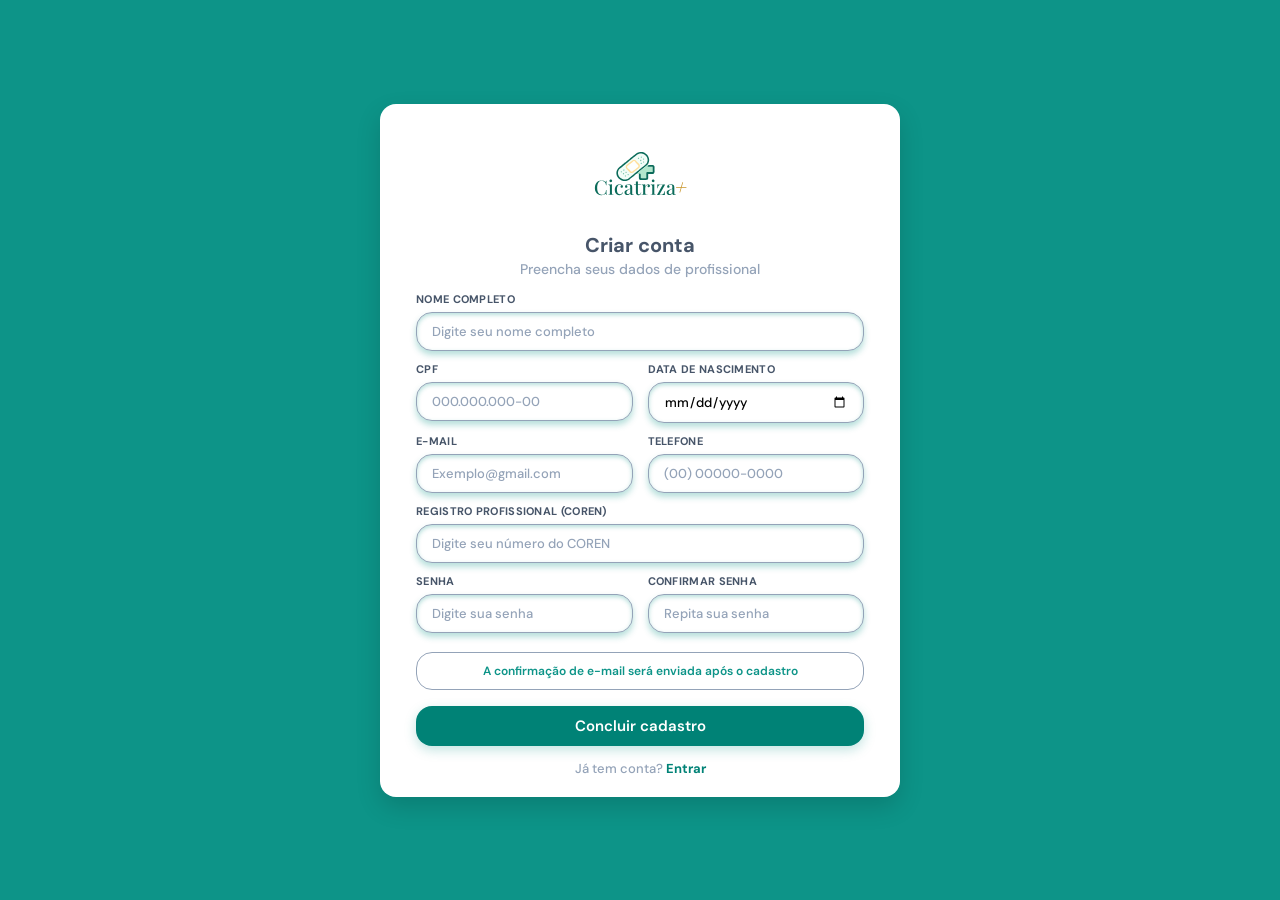
==== cadastro.html @ 056f46e1 "Add files via upload" ====
<!DOCTYPE html>
<html lang="pt-BR" class="pagina-cadastro">
<head>
    <meta charset="UTF-8">
    <meta name="viewport" content="width=device-width, initial-scale=1.0">
    <title>Cicatriza+ - Criar Conta</title>
    <link rel="stylesheet" href="style.css">
    
    <link rel="preconnect" href="https://googleapis.com">
    <link rel="preconnect" href="https://gstatic.com" crossorigin>
    <link href="https://fonts.googleapis.com/css2?family=DM+Sans:ital,opsz,wght@0,9..40,100..1000;1,9..40,100..1000&family=Inter:ital,opsz,wght@0,14..32,100..900;1,14..32,100..900&display=swap" rel="stylesheet">
</head>
<body class="pagina-cadastro">

    <main class="register-container">
        <header class="register-header"> 
            <div class="user-icon-badge">
               <img src="img/Logo.svg" alt="Logo Cicatriza" class="logo-img">
            </div>
            <h2>Criar conta</h2>
            <p class="subtitle">Preencha seus dados de profissional</p>
        </header>

        <form class="register-form">
            
            <div class="input-group full-width">
                <label for="nome">NOME COMPLETO</label>
                <input type="text" id="nome" placeholder="Digite seu nome completo" required>
            </div>

            <div class="form-row">
                <div class="input-group">
                    <label for="cpf">CPF</label>
                    <input type="text" inputmode="numeric" id="cpf" placeholder="000.000.000-00" required>
                </div>
                <div class="input-group">
                    <label for="nascimento">DATA DE NASCIMENTO</label>
                    <input type="date" id="nascimento" placeholder="DD/MM/AAAA" required>
                </div>
            </div>
            <div class="form-row">
                <div class="input-group">
                    <label for="email">E-MAIL</label>
                    <input type="email" id="email" placeholder="Exemplo@gmail.com" required>
                </div>
                <div class="input-group">
                    <label for="telefone">TELEFONE</label>
                    <input type="tel" id="telefone" placeholder="(00) 00000-0000" maxlength="14" required>
                </div>
            </div>
            <div class="input-group full-width">
                <label for="coren">REGISTRO PROFISSIONAL (COREN)</label>
                <input type="text" id="coren" placeholder="Digite seu número do COREN" required>
            </div>
            <div class="form-row">
                <div class="input-group">
                    <label for="senha">SENHA</label>
                    <input type="password" id="senha" placeholder="Digite sua senha" required>
                </div>
                <div class="input-group">
                    <label for="confirmar-senha">CONFIRMAR SENHA</label>
                    <input type="password" id="confirmar-senha" placeholder="Repita sua senha" required>
                </div>
            </div>

            <div class="info-box">
                <p>A confirmação de e-mail será enviada após o cadastro</p>
            </div>

            <button type="submit" class="btn-submit" onclick="window.location.href='paginainicial.html'">
                Concluir cadastro
            </button>
        </form>

        <footer class="register-footer">
            <p>Já tem conta? <a href="login.html">Entrar</a></p>
        </footer>
    </main>

</body>
</html>
---- style.css ----
/*LANDING PAGE*/

html.pagina-landing-page * {
    margin: 0; /* Remove a margem padrão de todos os elementos */
    padding: 0; /* Remove o preenchimento padrão de todos os elementos */
    box-sizing: border-box; /* Usa box-sizing border-box para dimensionar com mais facilidade */
    font-family: 'DM Sans', 'Inter', sans-serif; /* Define uma fonte limpa e moderna */
}

html.pagina-landing-page {
    scroll-behavior: smooth; /* Habilita rolagem suave para links de âncora */
}

html.pagina-landing-page body {
   background:#fff; /* Define a cor de fundo da página */
    color:var(--text); /* Define a cor do texto usando a variável CSS --text */
}


html.pagina-landing-page {
    --primary:#008276; /* Cor primária para elementos de destaque */
    --secondary:#0D9488; /* Cor secundária para elementos complementares */
    --white:#ffffff; /* Cor branca para fundos e textos claros */
    --text:#ffffff; /* Cor do texto para a página, definida como branca para contraste com o fundo escuro */
    --text:#0D9488;/* Cor do texto para a página, definida como verde escuro para contraste com o fundo claro */
}

html.pagina-landing-page .container-navbar{
    max-width:1200px; /* Define a largura máxima do container para 1200px */
    margin:auto; /* Centraliza o container horizontalmente */
    padding: 20px 10px; /* Adiciona preenchimento interno para espaçamento */
    display:flex; /* Container em flex para posicionar logo e nav */
    flex-wrap:wrap;
    align-items:center; /* Alinha verticalmente */
    justify-content:space-between; /* Logo à esquerda, links à direita */
    gap:20px; /* Adiciona um espaço entre os itens do container */
}

html.pagina-landing-page img {
    width: 150px; /* Define a largura da imagem do logo */
    height: auto;
}

html.pagina-landing-page nav ul {
    display:flex; /* Exibe os itens de navegação em linha usando flexbox */
    flex-wrap:wrap;
    list-style:none; /* Remove os marcadores de lista padrão */
    gap:40px; /* Adiciona um espaço de 40px entre os itens de navegação */
    justify-content:flex-end;
}

html.pagina-landing-page nav li {
    min-width: 120px;
    text-align: center;
}

html.pagina-landing-page nav a{
    text-decoration:none; /* Remove o sublinhado dos links de navegação */
    color:var(--primary); /* Define a cor dos links de navegação usando a variável CSS --primary */
    font-weight:700; /* Define a espessura da fonte dos links de navegação como negrito */
    font-size:15px; /* Define o tamanho da fonte dos links de navegação como 15px */
    justify-content: left; /* Alinha os links de navegação à esquerda */
}

html.pagina-landing-page main{
    background:#008276; /* Define a cor de fundo da seção principal como verde escuro */
    color:#ffffff; /* Define a cor do texto da seção principal como branca para contraste com o fundo escuro */
    padding:0; /* Remove padding */
    min-height:60px; /* Define uma altura mínima para a seção */
}

html.pagina-landing-page .container-main{
    display:flex; /* Container em flex para posicionar imagem e texto lado a lado */
    flex-direction:row; /* Posiciona os itens horizontalmente (imagem à esquerda, texto à direita) */
    align-items:flex-start; /* Alinha os itens ao final (bottom) */
    gap:0; /* Sem espaço entre os itens */
    max-width:100%; /* Usa toda a largura disponível */
    margin:0; /* Sem margem */
    width:100%; /* Usa toda a largura disponível */
    padding: ; /* Sem padding */
    height:500px; /* Usa toda a altura disponível */
}

html.pagina-landing-page .img-landing{
    flex:0 0 50%; /* Define que a imagem ocupe exatamente 50% do espaço */
    width:100%; /* Garante que a imagem use toda a largura alocada */
    max-height:480px; /* Define altura máxima da imagem */
    object-fit:contain; /* Mantém a proporção da imagem */
    align-self:flex-end; /* Alinha a imagem na parte de baixo */
}

html.pagina-landing-page .container-main-text{
    flex:0 0 50%; /* O texto ocupa exatamente 50% do espaço */
    min-width:0; /* Permite que o texto não quebre o layout */
    padding:60px 80px; /* Adiciona padding para o texto */
    display:flex; /* Container flex para centralizar conteúdo */
    flex-direction:column; /* Organiza em coluna */
    justify-content:center; /* Centraliza verticalmente */
    align-items:center; /* Centraliza horizontalmente */
}

html.pagina-landing-page main h1{
    font-size:45px; /* Define o tamanho da fonte do título principal como 50px */
    line-height:1.2; /* Define a altura da linha do título principal para 1.2 para melhorar a legibilidade */
    margin:30px ; /* Adiciona um espaço de 30px abaixo do título principal para separar do parágrafo */
    font-weight:700; /* Define a espessura da fonte do título principal como negrito para maior impacto visual */
    text-align:center; /* Centraliza o texto */
}

html.pagina-landing-page main p{
    font-size: 20px; /* Define o tamanho da fonte do parágrafo para 20px */
    line-height:1.6; /* Define a altura da linha do parágrafo para 1.6 para melhorar a legibilidade */
    font-weight:400; /* Define a espessura da fonte do parágrafo como normal */
    text-align:center; /* Centraliza o texto */
}

html.pagina-landing-page .funcionalidades{
    padding:70px 0; /* Adiciona um preenchimento de 60px na parte superior e inferior da seção de funcionalidades para espaçamento */
} 

html.pagina-landing-page .funcionalidades h2{
    text-align:center; /* Centraliza o título da seção de funcionalidades */
    color:var(--primary); /* Define a cor do título da seção de funcionalidades usando a variável CSS --primary para manter a consistência visual */
    font-size:45px; /* Define o tamanho da fonte do título da seção de funcionalidades como 48px para destaque */
    line-height:1.3; /* Define a altura da linha do título da seção de funcionalidades para 1.3 para melhorar a legibilidade */
    margin-bottom:70px; /* Adiciona um espaço de 70px abaixo do título da seção de funcionalidades para separar dos cards */
    font-weight:700; /* Define a espessura da fonte do título da seção de funcionalidades como negrito para maior impacto visual */
}

html.pagina-landing-page .cards{
    display:grid; /* Define a seção de cards como um grid para organizar os cards em colunas e linhas */
    grid-template-columns:repeat(2,1fr); /* Define o layout do grid para ter 2 colunas de largura igual (1fr cada) para organizar os cards lado a lado */
    gap:50px; /* Adiciona um espaço de 50px entre os cards para evitar que fiquem muito próximos */
    padding: 10px 80px; /* Adiciona um preenchimento de 80px em toda a seção de cards para espaçamento */
}
 html.pagina-landing-page .card{
    border: 2px solid #008276;/* Define a borda do card com 2px de espessura e cor verde escuro para destacar os cards */
    border-radius:16px; /* Adiciona bordas arredondadas aos cards para um visual mais suave e moderno */
    padding:30px; /* Adiciona um preenchimento interno de 20px aos cards para espaçamento entre o conteúdo e as bordas */
    text-align:center; /* Centraliza o texto dentro dos cards para um layout mais equilibrado */
}

html.pagina-landing-page .card img{
    width:100%; /* Define a largura da imagem do card para ocupar toda a largura disponível dentro do card para um visual mais impactante */
    height:250px; /* Define a altura da imagem do card para 250px para manter uma proporção consistente entre os cards */
    object-fit:contain; /* Garante que a imagem seja redimensionada para caber dentro do card sem distorção, mantendo suas proporções originais */
}

html.pagina-landing-page .card h3{
    color:var(--primary); /* Define a cor do título do card usando a variável CSS --primary para manter a consistência visual com o restante da página */
    margin-top:15px; /* Adiciona um espaço de 15px acima do título do card para separar da imagem */
    font-size:24px; /* Define o tamanho da fonte do título do card para 24px para destaque, mas menor que os títulos principais para hierarquia visual */
}

html.pagina-landing-page .contato{
    background:var(--primary); /* Define a cor de fundo da seção de contato usando a variável CSS --primary para manter a consistência visual com o restante da página */
    padding:60px 80px; /* Adiciona um preenchimento de 60px na parte superior e inferior, e 80px nas laterais da seção de contato para espaçamento */
}

html.pagina-landing-page .conteudo{
    display:flex; /* Define a seção de conteúdo da seção de contato como um flex container para organizar os elementos em linha */
    gap:60px; /* Adiciona um espaço de 60px entre os elementos dentro da seção de conteúdo para evitar que fiquem muito próximos */
    align-items:flex-start; /* Alinha os itens dentro da seção de conteúdo ao início do eixo vertical para um layout mais equilibrado */
    padding-right: 60px; /* Adiciona um preenchimento à direita da seção de conteúdo para criar um espaço entre o conteúdo e a borda direita da seção de contato */
}

html.pagina-landing-page .contato-info{
    flex:1; /* Define a seção de informações de contato para ocupar o espaço disponível dentro da seção de conteúdo, permitindo que o formulário de contato ocupe o restante do espaço */
    color:white; /* Define a cor do texto da seção de informações de contato como branca para contraste com o fundo verde escuro da seção de contato */
}

html.pagina-landing-page .contato-info h2{
    font-size:42px; /* Define o tamanho da fonte do título da seção de informações de contato para 42px para destaque, mas menor que os títulos principais para hierarquia visual */
    margin-bottom:20px; /* Adiciona um espaço de 20px abaixo do título da seção de informações de contato para separar do parágrafo */
    text-align: center; /* Centraliza o título da seção de informações de contato para um layout mais equilibrado */
}

html.pagina-landing-page .contato-info > p{
    margin-bottom:40px; /* Adiciona um espaço de 40px abaixo do parágrafo principal da seção de informações de contato para separar dos itens de informação de contato */
    line-height:1.6; /* Define a altura da linha do parágrafo principal da seção de informações de contato para 1.6 para melhorar a legibilidade */
    text-align: center; /* Centraliza o parágrafo principal da seção de informações de contato para um layout mais equilibrado */
}

html.pagina-landing-page .info-item{
    display:flex; /* Define cada item de informação de contato como um flex container para organizar os elementos em linha */
    gap:15px; /* Adiciona um espaço de 15px entre os elementos dentro de cada item de informação de contato para evitar que fiquem muito próximos */
    margin-bottom:30px; /* Adiciona um espaço de 30px abaixo de cada item de informação de contato para separar dos próximos itens */
    align-items:flex-start; /* Alinha os itens dentro de cada item de informação de contato ao início do eixo vertical para um layout mais equilibrado */
}
html.pagina-landing-page .info-item a {
    color: inherit;
    text-decoration: none;
}

html.pagina-landing-page .info-item img{
    font-size:26px;
    width: 30px; /* Define o tamanho da fonte do ícone dentro de cada item de informação de contato para 26px para destaque visual */
    height: 30px;
}

html.pagina-landing-page .info-item strong{
    display:block; /* Define o elemento strong como um bloco para que ocupe toda a largura disponível dentro do item de informação de contato, permitindo que o texto fique em uma linha separada do ícone */
    margin-bottom:5px; /* Adiciona um espaço de 5px abaixo do texto em negrito dentro de cada item de informação de contato para separar do texto descritivo */
}

html.pagina-landing-page .contato-form{
    flex:1; /* Define o formulário de contato para ocupar o espaço disponível dentro da seção de conteúdo, permitindo que a seção de informações de contato ocupe o restante do espaço */
    background:white; /* Define a cor de fundo do formulário de contato como branca para contraste com o fundo verde escuro da seção de contato */
    border-radius:15px; /* Adiciona bordas arredondadas ao formulário de contato para um visual mais suave e moderno */
    padding:35px; /* Adiciona um preenchimento interno de 35px ao formulário de contato para espaçamento entre o conteúdo e as bordas */
}

html.pagina-landing-page .contato-form h2{
    text-align:center; /* Centraliza o título do formulário de contato para um layout mais equilibrado */
    color:var(--primary); /* Define a cor do título do formulário de contato usando a variável CSS --primary para manter a consistência visual com o restante da página */
    margin-bottom:30px; /* Adiciona um espaço de 30px abaixo do título do formulário de contato para separar dos campos do formulário */
    font-size:38px; /* Define o tamanho da fonte do título do formulário de contato para 38px para destaque, mas menor que os títulos principais para hierarquia visual */
}

html.pagina-landing-page .row{
    display:flex; /* Define cada linha de campos do formulário de contato como um flex container para organizar os campos em linha */
    gap:20px; /* Adiciona um espaço de 20px entre os campos dentro de cada linha do formulário de contato para evitar que fiquem muito próximos */
}

html.pagina-landing-page .field{
    width:100%; /* Define a largura de cada campo do formulário de contato para 100% do espaço disponível dentro da linha para um layout mais fluido e responsivo */
    margin-bottom:20px; /* Adiciona um espaço de 20px abaixo de cada campo do formulário de contato para separar dos próximos campos ou do botão de envio */
}

html.pagina-landing-page .field label{
    display:block; /* Define o elemento label como um bloco para que ocupe toda a largura disponível dentro do campo do formulário de contato, permitindo que o texto fique em uma linha separada do campo de entrada */
    margin-bottom:8px; /* Adiciona um espaço de 8px abaixo do texto do rótulo dentro de cada campo do formulário de contato para separar do campo de entrada */
    font-size:12px; /* Define o tamanho da fonte do texto do rótulo dentro de cada campo do formulário de contato para 12px para um visual mais discreto e profissional */
    font-weight:700; /* Define a espessura da fonte do texto do rótulo dentro de cada campo do formulário de contato como negrito para maior legibilidade e destaque */
    color:#0D9488; /* Define a cor do texto do rótulo dentro de cada campo do formulário de contato como verde escuro para contraste com o fundo branco do formulário de contato */
}

html.pagina-landing-page .field input,
html.pagina-landing-page .field textarea{
    width:100%; /* Define a largura dos campos de entrada e textarea do formulário de contato para 100% do espaço disponível dentro do campo para um layout mais fluido e responsivo */
    border:1px solid #0D9488; /* Define a borda dos campos de entrada e textarea do formulário de contato com 1px de espessura e cor verde escuro para destaque visual */
    border-radius:10px; /* Adiciona bordas arredondadas aos campos de entrada e textarea do formulário de contato para um visual mais suave e moderno */
    padding:14px; /* Adiciona um preenchimento interno de 14px aos campos de entrada e textarea do formulário de contato para espaçamento entre o conteúdo e as bordas */
    outline:none; /* Remove o contorno padrão do campo quando focado */
}

html.pagina-landing-page .field input::placeholder,
html.pagina-landing-page .field textarea::placeholder {
    color:#0D9488; /* Cor dos textos de placeholder */
    opacity:1; /* Garante que a cor do placeholder seja aplicada corretamente, mesmo em navegadores que aplicam uma opacidade padrão */
}

html.pagina-landing-page .field textarea{
    resize:none; /* Impede que o usuário redimensione a área de texto para manter o layout consistente */
    height:130px; /* Define a altura da área de texto para 130px para garantir que haja espaço suficiente para o usuário digitar uma mensagem mais longa, mantendo um layout equilibrado dentro do formulário de contato */
}

html.pagina-landing-page button{
    width:100%; /* Define a largura do botão de envio do formulário de contato para 100% do espaço disponível dentro do formulário para um layout mais fluido e responsivo */
    border:none; /* Remove a borda padrão do botão para um visual mais limpo e moderno */
    background:var(--primary); /* Define a cor de fundo do botão de envio do formulário de contato usando a variável CSS --primary para manter a consistência visual com o restante da página */
    color:white; /* Define a cor do texto do botão de envio do formulário de contato como branca para contraste com o fundo verde escuro do botão */
    padding:16px; /* Adiciona um preenchimento interno de 16px ao botão de envio do formulário de contato para espaçamento entre o texto e as bordas do botão, tornando-o mais clicável e visualmente equilibrado */
    border-radius:10px; /* Adiciona bordas arredondadas ao botão de envio do formulário de contato para um visual mais suave e moderno */
    cursor:pointer; /* Define o cursor como pointer ao passar o mouse sobre o botão de envio do formulário de contato para indicar que é clicável */
    font-weight:700; /* Define a espessura da fonte do texto do botão de envio do formulário de contato como negrito para maior legibilidade e destaque */
    transition:.3s; /* Adiciona uma transição suave de 0.3 segundos para as propriedades do botão de envio do formulário de contato, permitindo que as mudanças de estilo ocorram de forma suave e visualmente agradável ao interagir com o botão */    
}

html.pagina-landing-page button:hover{
    opacity:.9; /* Reduz a opacidade do botão de envio do formulário de contato para 0.9 ao passar o mouse sobre ele para criar um efeito visual de feedback, indicando que o botão é interativo e respondendo à ação do usuário */
}

html.pagina-landing-page footer{
    text-align:center; /* Centraliza o texto dentro do rodapé para um layout mais equilibrado */
    padding:30px; /* Adiciona um preenchimento interno de 30px ao rodapé para espaçamento entre o conteúdo e as bordas do rodapé, tornando-o mais visualmente equilibrado */
    background:#ffffff; /* Define a cor de fundo do rodapé como branca para contraste com o fundo da página e para manter a consistência visual com o restante da página */
    color:var(--primary); /* Define a cor do texto do rodapé usando a variável CSS --primary para manter a consistência visual com o restante da página */
    font-size:15px; /* Define o tamanho da fonte do texto do rodapé para 15px para destaque, mas menor que os títulos principais para hierarquia visual */
    font-weight:700; /* Define a espessura da fonte do texto do rodapé como negrito para maior legibilidade e destaque */
}


@media (max-width: 480px) {

    html.pagina-landing-page .container-navbar{
        flex-direction:column;
        align-items:center;
        justify-content:center;
        gap:18px;
        padding:18px 16px;
    }

    html.pagina-landing-page nav ul{
        width:100%;
        flex-wrap:wrap;
        justify-content:center;
        gap:14px;
    }

    html.pagina-landing-page nav li{
        min-width: 140px;
    }

    html.pagina-landing-page .container-main{
        flex-direction:column;
        gap:24px;
        padding:0 16px;
        height:auto;
    }

    html.pagina-landing-page .img-landing{
        flex:0 0 100%;
        max-height:320px;
    }

    html.pagina-landing-page .container-main-text{
        padding:40px 16px;
    }

    html.pagina-landing-page main h1{
        font-size:32px;
        margin:20px 0;
    }

    html.pagina-landing-page main p{
        font-size:16px;
    }

    html.pagina-landing-page .funcionalidades h2{
        font-size:28px;
        margin-bottom:40px;
    }

    html.pagina-landing-page .cards{
        grid-template-columns:1fr;
        gap:24px;
        padding:10px 16px;
    }

    html.pagina-landing-page .card{
        padding:24px;
    }

    html.pagina-landing-page .contato{
        padding:40px 16px;
    }

    html.pagina-landing-page .conteudo{
        flex-direction:column;
        gap:30px;
    }

    html.pagina-landing-page .contato-info h2{
        font-size:32px;
        text-align:center;
    }

    html.pagina-landing-page .contato-info > p{
        margin-bottom:30px;
        text-align:center;
    }

    html.pagina-landing-page .contato-form{
        padding:30px 20px;
    }

    html.pagina-landing-page .info-item{
        align-items:center;
    }

    html.pagina-landing-page .info-item img{
        width:28px;
        height:28px;
    }

    html.pagina-landing-page .row{
        flex-direction:column;
    }

    html.pagina-landing-page footer{
        font-size:12px;
        padding:20px;
    }
}

@media (min-width: 481px) and (max-width: 768px) {

    html.pagina-landing-page .container-navbar{
        flex-direction:column;
        align-items:center;
        justify-content:center;
        gap:18px;
        padding:18px 20px;
    }

    html.pagina-landing-page nav ul{
        width:100%;
        flex-wrap:wrap;
        justify-content:center;
        gap:20px;
    }

    html.pagina-landing-page nav li{
        min-width: 150px;
    }

    html.pagina-landing-page .container-main{
        flex-direction:column;
        gap:30px;
        padding:0 20px;
        height:auto;
    }

    html.pagina-landing-page .img-landing{
        flex:0 0 100%;
        max-height:360px;
    }

    html.pagina-landing-page .container-main-text{
        padding:40px 20px;
    }

    html.pagina-landing-page main h1{
        font-size:38px;
        margin:24px 0;
    }

    html.pagina-landing-page main p{
        font-size:18px;
    }

    html.pagina-landing-page .funcionalidades h2{
        font-size:36px;
        margin-bottom:50px;
    }

    html.pagina-landing-page .cards{
        grid-template-columns:repeat(2, minmax(0, 1fr));
        gap:30px;
        padding:10px 20px;
    }

    html.pagina-landing-page .card{
        padding:28px;
    }

    html.pagina-landing-page .contato{
        padding:50px 20px;
    }

    html.pagina-landing-page .conteudo{
        flex-direction:column;
        gap:28px;
    }

    html.pagina-landing-page .contato-info h2{
        font-size:36px;
    }

    html.pagina-landing-page .contato-info > p{
        margin-bottom:30px;
        text-align:left;
    }

    html.pagina-landing-page .contato-form{
        padding:32px 20px;
    }

    html.pagina-landing-page .info-item{
        align-items:flex-start;
    }

    html.pagina-landing-page .row{
        flex-direction:row;
        flex-wrap:wrap;
    }

    html.pagina-landing-page .row .field{
        width:calc(50% - 10px);
    }

    html.pagina-landing-page .field label{
        font-size:12px;
    }

    html.pagina-landing-page footer{
        font-size:13px;
        padding:22px;
    }
}




/* PÁGINA DE LOGIN */

html.pagina-login * {
    margin: 0; /* Remove a margem padrão de todos os elementos */
    padding: 0; /* Remove o preenchimento padrão de todos os elementos */
    box-sizing: border-box; /* Usa box-sizing border-box para dimensionar com mais facilidade */
    font-family: 'DM Sans', 'Inter', sans-serif; /* Define uma fonte limpa e moderna para a página de login */
}

html.pagina-login body {
    background-color: #0d9488; /* Define a cor de fundo da página de login como verde escuro para um visual moderno e profissional */
    display: flex; /* Define o corpo da página de login como um flex container para centralizar o conteúdo vertical e horizontalmente */
    justify-content: center; /* Centraliza o conteúdo horizontalmente dentro do corpo da página de login para um layout mais equilibrado */
    align-items: center; /* Centraliza o conteúdo verticalmente dentro do corpo da página de login para um layout mais equilibrado */
    min-height: 100vh; /* Garante que o corpo da página de login ocupe pelo menos a altura total da janela de visualização para centralizar o conteúdo mesmo em telas maiores */
    padding: 20px; /* Adiciona um preenchimento interno de 20px ao corpo da página de login para espaçamento entre o conteúdo e as bordas da janela, garantindo que o conteúdo não fique colado nas bordas em telas menores */
}

html.pagina-login .login-container {
    background-color: #ffffff; /* Define a cor de fundo do container de login como branca para contraste com o fundo verde escuro da página de login, criando um visual limpo e moderno */
    width: 100%; /* Define a largura do container de login para 100% do espaço disponível dentro do corpo da página de login para um layout mais fluido e responsivo */
    max-width: 420px; /* Define a largura máxima do container de login para 420px para evitar que fique muito largo em telas grandes, mantendo um layout equilibrado */
    padding: 70px 34px; /* Adiciona um preenchimento interno de 40px na parte superior e inferior, e 35px nas laterais do container de login para espaçamento entre o conteúdo e as bordas do container, tornando-o mais visualmente equilibrado */
    border-radius: 20px; /* Adiciona bordas arredondadas ao container de login para um visual mais suave e moderno */
    box-shadow: 0 10px 25px rgba(0, 0, 0, 0.15); /* Adiciona uma sombra ao container de login para criar um efeito de profundidade e destaque visual, tornando-o mais atraente e profissional */
    text-align: center; /* Centraliza o texto dentro do container de login para um layout mais equilibrado e visualmente agradável */
}

html.pagina-login .logo-header {
    margin-bottom: 15px; /* Adiciona um espaço de 30px abaixo do cabeçalho do logo para separar do restante do conteúdo do container de login, criando um layout mais equilibrado e visualmente agradável */
}

html.pagina-login .logo-icon {
    display: flex; /* Define o ícone do logo como um flex container para organizar os elementos do logo em linha */
    align-items: center; /* Alinha os elementos do logo verticalmente ao centro para um layout mais equilibrado */
    justify-content: center; /* Centraliza os elementos do logo horizontalmente para um layout mais equilibrado */
    gap: 5px; /* Adiciona um espaço de 5px entre os elementos do logo para evitar que fiquem muito próximos, criando um visual mais limpo e moderno */
    font-size: 24px; /* Define o tamanho da fonte do ícone do logo para 24px para destaque visual, tornando-o facilmente reconhecível como um elemento de marca */
}

html.pagina-login img {
    width: 100px; /* Define a largura da imagem do logo para 150px para um tamanho equilibrado dentro do container de login, garantindo que seja facilmente visível sem ocupar muito espaço */
    height: 100px; /* Define a altura da imagem do logo para 150px para manter uma proporção consistente com a largura, garantindo que o logo seja exibido de forma clara e profissional dentro do container de login */
    align-items: center; /* Alinha a imagem do logo verticalmente ao centro para um layout mais equilibrado dentro do container de login */
}

html.pagina-login .subtitle {
    color: #726F6F; /* Define a cor do subtítulo dentro do container de login como cinza escuro para contraste com o fundo branco do container, criando um visual mais suave e profissional */
    font-size: 15px; /* Define o tamanho da fonte do subtítulo dentro do container de login para 15px para um visual equilibrado, garantindo que seja legível sem competir com o título principal do logo */
    margin-top: 8px; /* Adiciona um espaço de 15px acima do subtítulo dentro do container de login para separar do título principal do logo, criando um layout mais equilibrado e visualmente agradável */
    font-weight: 500; /* Define a espessura da fonte do subtítulo dentro do container de login como média para um visual mais suave e profissional, garantindo que seja legível sem competir com o título principal do logo */
}

html.pagina-login .login-form {
    display: flex; /* Define o formulário de login como um flex container para organizar os elementos do formulário em linha ou em coluna, dependendo do layout desejado */
    flex-direction: column; /* Define a direção do flex para coluna, empilhando os elementos do formulário de login verticalmente para um layout mais tradicional e fácil de usar */
}

html.pagina-login .input-group {
    margin-bottom: 14px; /* Adiciona um espaço de 20px abaixo de cada grupo de entrada para separar os campos do formulário de login, criando um layout mais equilibrado e visualmente agradável */
    text-align: left; /* Alinha o texto dentro de cada grupo de entrada à esquerda para um layout mais tradicional e fácil de ler, garantindo que os rótulos dos campos fiquem próximos aos campos de entrada correspondentes */
}

html.pagina-login .input-group label {
    display: block; /* Define o elemento label como um bloco para que ocupe toda a largura disponível dentro do grupo de entrada, permitindo que o texto do rótulo fique em uma linha separada do campo de entrada, melhorando a legibilidade e a associação entre o rótulo e o campo de entrada */
    font-size: 13px; /* Define o tamanho da fonte do texto do rótulo dentro de cada grupo de entrada para 13px para um visual mais discreto e profissional, garantindo que seja legível sem competir com outros elementos do formulário de login */
    font-weight: 700; /* Define a espessura da fonte do texto do rótulo dentro de cada grupo de entrada como negrito para maior legibilidade e destaque, garantindo que os rótulos dos campos de entrada sejam facilmente identificáveis para os usuários */
    color: #475569; /* Define a cor do texto do rótulo dentro de cada grupo de entrada como cinza escuro para contraste com o fundo branco do container de login, criando um visual mais suave e profissional */
    margin-bottom: 8px; /* Adiciona um espaço de 8px abaixo do texto do rótulo dentro de cada grupo de entrada para separar do campo de entrada, criando um layout mais equilibrado e visualmente agradável */
    padding-left: 5px; /* Adiciona um preenchimento à esquerda do texto do rótulo dentro de cada grupo de entrada para criar um espaço entre o rótulo e a borda esquerda do grupo de entrada, garantindo que o texto do rótulo não fique colado na borda e melhorando a legibilidade */
}

html.pagina-login .input-group input {
    width: 100%; /* Define a largura dos campos de entrada dentro de cada grupo de entrada para 100% do espaço disponível dentro do grupo, garantindo que os campos de entrada ocupem todo o espaço horizontal disponível para um layout mais fluido e responsivo */
    padding: 11px 18px; /* Adiciona um preenchimento interno de 14px na parte superior e inferior, e 20px nas laterais dos campos de entrada dentro de cada grupo de entrada para espaçamento entre o conteúdo e as bordas dos campos de entrada, tornando-os mais visualmente equilibrados e fáceis de usar */
    border: 1px solid #94a3b8; /* Define a borda dos campos de entrada dentro de cada grupo de entrada com 1px de espessura e cor cinza claro para um visual mais suave e profissional, garantindo que os campos de entrada sejam facilmente identificáveis para os usuários */
    border-radius: 12px; /* Adiciona bordas arredondadas aos campos de entrada dentro de cada grupo de entrada para um visual mais suave e moderno, tornando-os mais atraentes e fáceis de usar */
    font-size: 15px; /* Define o tamanho da fonte do texto dentro dos campos de entrada para 15px para um visual equilibrado, garantindo que seja legível sem competir com outros elementos do formulário de login */
    background-color: #ffffff;  /* Define a cor de fundo dos campos de entrada dentro de cada grupo de entrada como branca para contraste com a borda cinza claro, criando um visual mais limpo e moderno */
    box-shadow: inset 0 2px 4px rgba(13, 148, 136, 0.3), 0 4px 6px rgba(13, 148, 136, 0.3); /* Adiciona uma sombra interna e externa aos campos de entrada dentro de cada grupo de entrada para criar um efeito de profundidade e destaque visual, tornando-os mais atraentes e profissionais */
    outline: none; /* Remove o contorno padrão do campo de entrada quando focado para um visual mais limpo e moderno, permitindo que a borda e a sombra sejam os principais indicadores visuais de foco */
    transition: border-color 0.2s; /* Adiciona uma transição suave de 0.2 segundos para a propriedade border-color dos campos de entrada dentro de cada grupo de entrada, permitindo que a mudança de cor da borda ocorra de forma suave e visualmente agradável quando o campo de entrada é focado ou desfocado, melhorando a experiência do usuário ao interagir com os campos de entrada do formulário de login */
}

html.pagina-login .input-group input:focus {
    border-color: #0d9488; /* Altera a cor da borda dos campos de entrada dentro de cada grupo de entrada para verde escuro quando focados para criar um efeito visual de feedback, indicando que o campo de entrada está ativo e pronto para receber a entrada do usuário, melhorando a experiência do usuário ao interagir com os campos de entrada do formulário de login */
}

html.pagina-login .forgot-password {
    text-align: right; /* Alinha o texto dentro da seção de "Esqueci minha senha" à direita para um layout mais tradicional e fácil de usar, garantindo que o link de recuperação de senha seja facilmente acessível para os usuários */
    margin-top: -6px; /* Adiciona um espaço negativo de 10px acima da seção de "Esqueci minha senha" para reduzir o espaço entre os campos de entrada e o link de recuperação de senha, criando um layout mais compacto e visualmente equilibrado dentro do container de login */
    margin-bottom: 14px; /* Adiciona um espaço de 25px abaixo da seção de "Esqueci minha senha" para separar do botão de login, criando um layout mais equilibrado e visualmente agradável dentro do container de login */
}

html.pagina-login .forgot-password a {
    color: #0D9488; /* Define a cor do link de "Esqueci minha senha" como verde escuro para contraste com o fundo branco do container de login, criando um visual mais limpo e moderno, e garantindo que o link seja facilmente identificável para os usuários */
    font-size: 13px; /* Define o tamanho da fonte do link de "Esqueci minha senha" para 13px para um visual mais discreto e profissional, garantindo que seja legível sem competir com outros elementos do formulário de login */
    text-decoration: none; /* Remove a decoração de texto padrão do link de "Esqueci minha senha" para um visual mais limpo e moderno, permitindo que a cor e o estilo do link sejam os principais indicadores visuais de interatividade */
    font-weight: 600; /* Define a espessura da fonte do link de "Esqueci minha senha" como semi-negrito para dar um pouco mais de destaque ao link, garantindo que seja facilmente identificável para os usuários sem competir com outros elementos do formulário de login */
}

html.pagina-login .forgot-password a:hover {
    text-decoration: underline; /* Adiciona uma decoração de sublinhado ao link de "Esqueci minha senha" ao passar o mouse sobre ele para criar um efeito visual de feedback, indicando que o link é interativo e respondendo à ação do usuário, melhorando a experiência do usuário ao interagir com o link de recuperação de senha */
}

html.pagina-login .btn {
    width: 100%; /* Define a largura dos botões dentro do container de login para 100% do espaço disponível dentro do container, garantindo que os botões ocupem toda a largura horizontal disponível para um layout mais fluido e responsivo */
    padding: 11px; /* Adiciona um preenchimento interno de 14px a todos os lados dos botões dentro do container de login para espaçamento entre o texto e as bordas dos botões, tornando-os mais clicáveis e visualmente equilibrados */
    font-size: 15px; /* Define o tamanho da fonte do texto dentro dos botões do formulário de login para 15px para um visual equilibrado, garantindo que seja legível sem competir com outros elementos do formulário de login */
    font-weight: 600; /* Define a espessura da fonte do texto dentro dos botões do formulário de login como semi-negrito para dar um pouco mais de destaque ao texto dos botões, garantindo que seja facilmente identificável para os usuários sem competir com outros elementos do formulário de login */
    border-radius: 16px; /* Adiciona bordas arredondadas aos botões dentro do container de login para um visual mais suave e moderno, tornando-os mais atraentes e fáceis de usar */
    cursor: pointer; /* Define o cursor como pointer ao passar o mouse sobre os botões dentro do container de login para indicar que são clicáveis, melhorando a experiência do usuário ao interagir com os botões do formulário de login */
    transition: transform 0.1s, opacity 0.2s; /* Adiciona uma transição suave de 0.1 segundos para a propriedade transform e 0.2 segundos para a propriedade opacity dos botões dentro do container de login, permitindo que as mudanças de estilo ocorram de forma suave e visualmente agradável ao interagir com os botões do formulário de login, melhorando a experiência do usuário ao clicar ou passar o mouse sobre os botões */
    margin-bottom: 10px; /* Adiciona um espaço de 15px abaixo dos botões dentro do container de login para separar dos próximos elementos, criando um layout mais equilibrado e visualmente agradável dentro do container de login */
}

html.pagina-login .btn:active {
    transform: scale(0.98); /* Reduz ligeiramente o tamanho dos botões dentro do container de login ao serem clicados para criar um efeito visual de feedback, indicando que o botão foi pressionado e respondendo à ação do usuário, melhorando a experiência do usuário ao interagir com os botões do formulário de login */
}

html.pagina-login .btn-primary {
    background-color: #0D9488; /* Define a cor de fundo do botão primário como verde */
    color: #ffffff; /* Define a cor do texto do botão primário como branco */
    border: none; /* Remove a borda do botão primário */
    box-shadow: 0 4px 10px rgba(13, 148, 136, 0.3); /* Adiciona uma sombra ao botão primário */
    
}

html.pagina-login .btn-primary a{
    text-decoration: none;
    color: inherit;
    
}

html.pagina-login .btn-primary:hover {
    opacity: 0.9; /* Reduz a opacidade do botão primário para 0.9 ao passar o mouse sobre ele para criar um efeito visual de feedback, indicando que o botão é interativo e respondendo à ação do usuário, melhorando a experiência do usuário ao interagir com o botão primário do formulário de login */
}

html.pagina-login .btn-secondary {
    background-color: #ffffff; /* Define a cor de fundo do botão secundário como branca para contraste com o botão primário verde, criando um visual mais limpo e moderno, e garantindo que o botão secundário seja facilmente identificável como uma opção alternativa ao botão primário dentro do formulário de login */
    color: #0D9488; /* Define a cor do texto do botão secundário como verde escuro para contraste com o fundo branco do botão, criando um visual mais limpo e moderno, e garantindo que o texto do botão secundário seja facilmente legível e identificável para os usuários dentro do formulário de login */
    border: 2px solid #0D9488; /* Define a borda do botão secundário com 2px de espessura e cor verde escuro para criar um visual mais distinto e moderno, garantindo que o botão secundário seja facilmente identificável como uma opção alternativa ao botão primário dentro do formulário de login */
    margin-bottom: 10px; /* Adiciona um espaço de 25px abaixo do botão secundário para separar dos próximos elementos, criando um layout mais equilibrado e visualmente agradável dentro do container de login, e garantindo que o botão secundário tenha um destaque visual adequado como uma opção alternativa ao botão primário dentro do formulário de login */
}

html.pagina-login .btn-secondary a{
    text-decoration: none;
    color: inherit;
    
}

html.pagina-login .btn-secondary:hover {
    background-color: #ffffff; /* Mantém o fundo branco ao passar o mouse para evitar que o botão secundário perca seu visual distinto, garantindo que ele continue a se destacar como uma opção alternativa ao botão primário, mantendo a consistência visual e a clareza para os usuários */
}

html.pagina-login .form-footer p {
    color: #94a3b8; /* Define a cor do texto do rodapé do formulário de login como cinza claro para contraste com o fundo branco do container de login, criando um visual mais suave e profissional */
    font-size: 11px; /* Define o tamanho da fonte do texto do rodapé do formulário de login para 11px para um visual mais discreto e profissional, garantindo que seja legível sem competir com outros elementos do formulário de login */
    font-weight: 500; /* Define a espessura da fonte do texto do rodapé do formulário de login como média para um visual mais suave e profissional, garantindo que seja legível sem competir com outros elementos do formulário de login */
}




/* PÁGINA DE CADASTRO */

html.pagina-cadastro * {
    margin: 0; /* Remove a margem padrão de todos os elementos para garantir um layout mais consistente e controlado dentro da página de cadastro, permitindo que o design seja mais preciso e visualmente equilibrado */
    padding: 0; /* Remove o preenchimento padrão de todos os elementos para garantir um layout mais consistente e controlado dentro da página de cadastro, permitindo que o design seja mais preciso e visualmente equilibrado */
    box-sizing: border-box; /* Usa box-sizing border-box para dimensionar os elementos de forma mais intuitiva, incluindo o preenchimento e a borda dentro das dimensões totais dos elementos, facilitando o controle do layout e garantindo que os elementos se encaixem corretamente dentro do design da página de cadastro */
    font-family: 'DM Sans', 'Inter', sans-serif; /* Define uma fonte limpa e moderna para a página de cadastro, garantindo que o texto seja legível e visualmente agradável para os usuários, contribuindo para uma experiência de usuário positiva dentro do design da página de cadastro */
}

html.pagina-cadastro body {
    background-color: #0d9488; /* Define a cor de fundo da página de cadastro como verde escuro para um visual moderno e profissional, criando um contraste visual com os elementos do formulário de cadastro, tornando-os mais destacados e fáceis de identificar para os usuários dentro do design da página de cadastro */
    display: flex; /* Ativa o layout flexbox para centralizar o conteúdo */
    justify-content: center; /* Centraliza o conteúdo horizontalmente dentro do corpo da página de cadastro para um layout mais equilibrado e visualmente agradável, garantindo que o formulário de cadastro seja o foco principal da página e seja facilmente acessível para os usuários dentro do design da página de cadastro */
    align-items: center; /* Centraliza o conteúdo verticalmente dentro do corpo da página de cadastro para um layout mais equilibrado e visualmente agradável, garantindo que o formulário de cadastro seja o foco principal da página e seja facilmente acessível para os usuários dentro do design da página de cadastro */
    min-height: 100vh; /* Garante que o corpo da página de cadastro ocupe pelo menos a altura total da janela de visualização para centralizar o conteúdo mesmo em telas maiores, garantindo que o formulário de cadastro seja o foco principal da página e seja facilmente acessível para os usuários dentro do design da página de cadastro */
    padding: 24px 20px; /* Adiciona um preenchimento interno de 40px na parte superior e inferior, e 20px nas laterais do corpo da página de cadastro para espaçamento entre o conteúdo e as bordas da janela, garantindo que o conteúdo não fique colado nas bordas em telas menores e criando um layout mais equilibrado e visualmente agradável dentro do design da página de cadastro */
}

html.pagina-cadastro .register-container {
    background-color: #ffffff; /* Define a cor de fundo do container de registro como branca para contraste com o fundo verde escuro da página de cadastro, criando um visual limpo e moderno, e garantindo que o formulário de cadastro seja facilmente identificável para os usuários dentro do design da página de cadastro */
    width: 100%; /* Define a largura do container de registro para 100% do espaço disponível dentro do corpo da página de cadastro para um layout mais fluido e responsivo, garantindo que o formulário de cadastro ocupe todo o espaço horizontal disponível para os usuários dentro do design da página de cadastro */
    max-width: 520px; /* Define a largura máxima do container de registro para 520px para evitar que fique muito largo em telas grandes, mantendo um layout equilibrado e visualmente agradável dentro do design da página de cadastro, garantindo que o formulário de cadastro seja facilmente legível e acessível para os usuários dentro do design da página de cadastro */
    margin: auto; /* Centraliza o container horizontalmente */
    padding: 20px 36px; /* Adiciona um preenchimento interno de 35px na parte superior e inferior, e 40px nas laterais do container de registro para espaçamento entre o conteúdo e as bordas do container, tornando-o mais visualmente equilibrado e agradável dentro do design da página de cadastro, garantindo que o formulário de cadastro seja facilmente legível e acessível para os usuários dentro do design da página de cadastro */
    border-radius: 16px; /* Adiciona bordas arredondadas ao container de registro para um visual mais suave e moderno, tornando-o mais atraente e fácil de usar dentro do design da página de cadastro, garantindo que o formulário de cadastro seja facilmente legível e acessível para os usuários dentro do design da página de cadastro */
    box-shadow: 0 10px 25px rgba(0, 0, 0, 0.15); /* Adiciona uma sombra ao container de registro para criar um efeito de profundidade e destaque visual, tornando-o mais atraente e profissional dentro do design da página de cadastro, garantindo que o formulário de cadastro seja facilmente legível e acessível para os usuários dentro do design da página de cadastro */
}

html.pagina-cadastro .register-header {
    text-align: center; /* Centraliza o texto dentro do cabeçalho de registro para um layout mais equilibrado e visualmente agradável, garantindo que o título e o subtítulo do formulário de cadastro sejam facilmente identificáveis para os usuários dentro do design da página de cadastro */
    margin-bottom: 14px; /* Adiciona um espaço de 25px abaixo do cabeçalho de registro para separar do restante do conteúdo do container de registro, criando um layout mais equilibrado e visualmente agradável dentro do design da página de cadastro, garantindo que o título e o subtítulo do formulário de cadastro sejam facilmente identificáveis para os usuários dentro do design da página de cadastro */
}

html.pagina-cadastro .user-icon-badge {
    background-color: transparent; /* Define a cor de fundo do badge do ícone do usuário como transparente para permitir que a imagem do logo seja o foco principal, criando um visual mais limpo e moderno dentro do design da página de cadastro, garantindo que o logo seja facilmente identificável para os usuários dentro do design da página de cadastro */
    width: auto; /* Define a largura do badge do ícone do usuário como automática para permitir que a imagem do logo determine a largura do badge, garantindo que o logo seja exibido de forma clara e profissional dentro do design da página de cadastro, e garantindo que o formulário de cadastro seja facilmente legível e acessível para os usuários dentro do design da página de cadastro */
    height: auto; /* Define a altura do badge do ícone do usuário como automática para permitir que a imagem do logo determine a altura do badge, garantindo que o logo seja exibido de forma clara e profissional dentro do design da página de cadastro, e garantindo que o formulário de cadastro seja facilmente legível e acessível para os usuários dentro do design da página de cadastro */
    display: flex; /* Define o badge do ícone do usuário como um flex container para organizar a imagem do logo de forma centralizada dentro do badge, criando um layout mais equilibrado e visualmente agradável dentro do design da página de cadastro, garantindo que o logo seja facilmente identificável para os usuários dentro do design da página de cadastro */
    align-items: center; /* Alinha a imagem do logo verticalmente ao centro dentro do badge do ícone do usuário para um layout mais equilibrado e visualmente agradável dentro do design da página de cadastro, garantindo que o logo seja facilmente identificável para os usuários dentro do design da página de cadastro */
    justify-content: center; /* Centraliza a imagem do logo horizontalmente dentro do badge do ícone do usuário para um layout mais equilibrado e visualmente agradável dentro do design da página de cadastro, garantindo que o logo seja facilmente identificável para os usuários dentro do design da página de cadastro */
    margin: 0 auto 8px auto; /* Adiciona um espaço de 12px abaixo do badge do ícone do usuário para separar do restante do conteúdo do cabeçalho de registro, criando um layout mais equilibrado e visualmente agradável dentro do design da página de cadastro, garantindo que o logo seja facilmente identificável para os usuários dentro do design da página de cadastro */
}

html.pagina-cadastro .user-icon-badge .logo-img {
    width: 100px; /* Define a largura da imagem do logo dentro do badge do ícone do usuário para 150px para um tamanho equilibrado dentro do cabeçalho de registro, garantindo que seja facilmente visível sem ocupar muito espaço, e garantindo que o formulário de cadastro seja facilmente legível e acessível para os usuários dentro do design da página de cadastro */
    height: 100px; /* Define a altura da imagem do logo dentro do badge do ícone do usuário para 150px para manter uma proporção consistente com a largura, garantindo que o logo seja exibido de forma clara e profissional dentro do design da página de cadastro, e garantindo que o formulário de cadastro seja facilmente legível e acessível para os usuários dentro do design da página de cadastro */
    align-items: center; /* Alinha a imagem do logo verticalmente ao centro dentro do badge do ícone do usuário para um layout mais equilibrado e visualmente agradável dentro do design da página de cadastro, garantindo que o logo seja facilmente identificável para os usuários dentro do design da página de cadastro */
    object-fit: contain; /* Define o comportamento de ajuste da imagem do logo dentro do badge do ícone do usuário para "contain" para garantir que a imagem seja redimensionada proporcionalmente para caber dentro do badge sem ser cortada, mantendo a integridade visual do logo e garantindo que o formulário de cadastro seja facilmente legível e acessível para os usuários dentro do design da página de cadastro */
}

html.pagina-cadastro .register-header h2 {
    color: #475569; /* Define a cor do título dentro do cabeçalho de registro como cinza escuro para contraste com o fundo branco do container de registro, criando um visual mais suave e profissional dentro do design da página de cadastro, garantindo que o título do formulário de cadastro seja facilmente identificável para os usuários dentro do design da página de cadastro */
    font-size: 20px; /* Define o tamanho da fonte do título dentro do cabeçalho de registro para 22px para um visual equilibrado, garantindo que seja legível e tenha destaque visual adequado para os usuários dentro do design da página de cadastro */
    font-weight: 700; /* Define o peso da fonte do título dentro do cabeçalho de registro para 700 para um visual mais destacado, garantindo que seja facilmente visível para os usuários dentro do design da página de cadastro */
    margin-bottom: 2px; /* Adiciona um espaço de 6px abaixo do título dentro do cabeçalho de registro para separar do subtítulo, criando um layout mais equilibrado e visualmente agradável dentro do design da página de cadastro, garantindo que o título do formulário de cadastro seja facilmente identificável para os usuários dentro do design da página de cadastro */
}

html.pagina-cadastro .register-header .subtitle {
    color: #94a3b8; /* Define a cor do subtítulo dentro do cabeçalho de registro como cinza claro para contraste com o fundo branco do container de registro, criando um visual mais suave e profissional dentro do design da página de cadastro, garantindo que o subtítulo do formulário de cadastro seja facilmente identificável para os usuários dentro do design da página de cadastro */
    font-size: 14px; /* Define o tamanho da fonte do subtítulo dentro do cabeçalho de registro para 14px para um visual equilibrado, garantindo que seja legível e tenha destaque visual adequado para os usuários dentro do design da página de cadastro */
    font-weight: 500; /* Define o peso da fonte do subtítulo dentro do cabeçalho de registro para 500 para um visual mais suave, garantindo que seja facilmente visível para os usuários dentro do design da página de cadastro */
    font-family: DM Sans, Inter, sans-serif; /* Define a família da fonte do subtítulo dentro do cabeçalho de registro como DM Sans, Inter, sans-serif para um visual mais moderno e profissional, garantindo que seja facilmente legível e acessível para os usuários dentro do design da página de cadastro */
}

html.pagina-cadastro .register-form {
    display: flex; /* Define o formulário de registro como um flex container para organizar os elementos do formulário de registro em linha ou em coluna, dependendo do layout desejado dentro do design da página de cadastro, garantindo que o formulário seja facilmente legível e acessível para os usuários dentro do design da página de cadastro */
    flex-direction: column; /* Define a direção do flex para coluna, empilhando os elementos do formulário de registro verticalmente para um layout mais tradicional e fácil de usar dentro do design da página de cadastro, garantindo que o formulário seja facilmente legível e acessível para os usuários dentro do design da página de cadastro */
}

html.pagina-cadastro .form-row {
    display: grid; /* Define a linha do formulário como um grid container para organizar os elementos em uma grade, garantindo um layout mais controlado e responsivo dentro do design da página de cadastro */
    grid-template-columns: 1fr 1fr; /* Define a estrutura de colunas do grid para duas colunas de largura igual, permitindo que os elementos sejam organizados lado a lado para um layout mais equilibrado e visualmente agradável dentro do design da página de cadastro, garantindo que o formulário seja facilmente legível e acessível para os usuários dentro do design da página de cadastro */
    gap: 15px;  /* Adiciona um espaço de 15px entre os elementos dentro da linha do formulário para criar um layout mais equilibrado e visualmente agradável dentro do design da página de cadastro, garantindo que o formulário seja facilmente legível e acessível para os usuários dentro do design da página de cadastro */
    margin-bottom: 11px; /* Adiciona um espaço de 15px abaixo da linha do formulário para separar das próximas linhas ou elementos do formulário, criando um layout mais equilibrado e visualmente agradável dentro do design da página de cadastro, garantindo que o formulário seja facilmente legível e acessível para os usuários dentro do design da página de cadastro */
}

html.pagina-cadastro .full-width {
    margin-bottom: 11px; /* Adiciona um espaço de 15px abaixo dos elementos com a classe full-width para separar das próximas linhas ou elementos do formulário, criando um layout mais equilibrado e visualmente agradável dentro do design da página de cadastro, garantindo que o formulário seja facilmente legível e acessível para os usuários dentro do design da página de cadastro */
}

html.pagina-cadastro .input-group {
    display: flex; /* Define o grupo de entrada como um flex container para organizar os elementos do grupo de entrada em linha ou em coluna, dependendo do layout desejado dentro do design da página de cadastro, garantindo que o formulário seja facilmente legível e acessível para os usuários dentro do design da página de cadastro */
    flex-direction: column; /* Define a direção do flex para coluna, empilhando os elementos do grupo de entrada verticalmente para um layout mais tradicional e fácil de usar dentro do design da página de cadastro, garantindo que o formulário seja facilmente legível e acessível para os usuários dentro do design da página de cadastro */
}

html.pagina-cadastro .input-group label {
    font-size: 11px; /* Define o tamanho da fonte do texto do rótulo dentro de cada grupo de entrada para 11px para um visual mais discreto e profissional, garantindo que seja legível sem competir com outros elementos do formulário de cadastro dentro do design da página de cadastro */
    font-weight: 700; /* Define a espessura da fonte do texto do rótulo dentro de cada grupo de entrada como negrito para maior legibilidade e destaque, garantindo que os rótulos dos campos de entrada sejam facilmente identificáveis para os usuários dentro do design da página de cadastro */
    color: #475569; /* Define a cor do texto do rótulo dentro de cada grupo de entrada como cinza escuro para contraste com o fundo branco do container de registro, criando um visual mais suave e profissional dentro do design da página de cadastro, garantindo que os rótulos dos campos de entrada sejam facilmente identificáveis para os usuários dentro do design da página de cadastro */
    margin-bottom: 6px; /* Adiciona um espaço de 6px abaixo do texto do rótulo dentro de cada grupo de entrada para separar do campo de entrada, criando um layout mais equilibrado e visualmente agradável dentro do design da página de cadastro, garantindo que os rótulos dos campos de entrada sejam facilmente identificáveis para os usuários dentro do design da página de cadastro */
    letter-spacing: 0.3px; /* Adiciona um espaçamento entre as letras do texto do rótulo dentro de cada grupo de entrada para melhorar a legibilidade e criar um visual mais moderno e profissional dentro do design da página de cadastro, garantindo que os rótulos dos campos de entrada sejam facilmente identificáveis para os usuários dentro do design da página de cadastro */
}

html.pagina-cadastro .input-group input {
    width: 100%; /* Define a largura dos campos de entrada dentro de cada grupo de entrada para 100% do espaço disponível dentro do grupo, garantindo que os campos de entrada ocupem todo o espaço horizontal disponível para um layout mais fluido e responsivo dentro do design da página de cadastro, garantindo que o formulário seja facilmente legível e acessível para os usuários dentro do design da página de cadastro */
    padding: 10px 15px; /* Adiciona um preenchimento interno de 12px na parte superior e inferior, e 16px nas laterais dos campos de entrada dentro de cada grupo de entrada para espaçamento entre o conteúdo e as bordas dos campos de entrada, tornando-os mais visualmente equilibrados e fáceis de usar dentro do design da página de cadastro, garantindo que o formulário seja facilmente legível e acessível para os usuários dentro do design da página de cadastro */
    border: 1px solid #94a3b8; /* Define a borda dos campos de entrada dentro de cada grupo de entrada com 1px de espessura e cor cinza claro para um visual mais suave e profissional dentro do design da página de cadastro, garantindo que os campos de entrada sejam facilmente identificáveis para os usuários dentro do design da página de cadastro */
    border-radius: 16px; /* Adiciona bordas arredondadas aos campos de entrada dentro de cada grupo de entrada para um visual mais suave e moderno dentro do design da página de cadastro, tornando-os mais atraentes e fáceis de usar, garantindo que o formulário seja facilmente legível e acessível para os usuários dentro do design da página de cadastro */
    font-size: 13px; /* Define o tamanho da fonte do texto dentro dos campos de entrada para 13px para um visual equilibrado dentro do design da página de cadastro, garantindo que seja legível sem competir com outros elementos do formulário de cadastro, e garantindo que o formulário seja facilmente legível e acessível para os usuários dentro do design da página de cadastro */
    font-weight: 500; /* Define a espessura da fonte do texto dentro dos campos de entrada como média para um visual mais suave e profissional dentro do design da página de cadastro, garantindo que seja legível sem competir com outros elementos do formulário de cadastro, e garantindo que o formulário seja facilmente legível e acessível para os usuários dentro do design da página de cadastro */
    background-color: #ffffff; /* Define a cor de fundo dos campos de entrada dentro de cada grupo de entrada como branca para contraste com a borda cinza claro, criando um visual mais limpo e moderno dentro do design da página de cadastro, garantindo que os campos de entrada sejam facilmente identificáveis para os usuários dentro do design da página de cadastro */
    box-shadow: inset 0 2px 4px rgba(13, 148, 136, 0.3), 0 4px 6px rgba(13, 148, 136, 0.3);
    outline: none; /* Remove o contorno padrão do campo de entrada quando focado para um visual mais limpo e moderno dentro do design da página de cadastro, permitindo que a borda e a sombra sejam os principais indicadores visuais de foco, garantindo que o formulário seja facilmente legível e acessível para os usuários dentro do design da página de cadastro */
    transition: border-color 0.2s, box-shadow 0.2s; /* Adiciona uma transição suave de 0.2 segundos para as propriedades border-color e box-shadow dos campos de entrada dentro de cada grupo de entrada, permitindo que as mudanças de estilo ocorram de forma suave e visualmente agradável quando o campo de entrada é focado ou desfocado, melhorando a experiência do usuário ao interagir com os campos de entrada do formulário de cadastro dentro do design da página de cadastro */
}

html.pagina-cadastro .input-group input::placeholder {
    color: #94a3b8; /* Define a cor do texto do placeholder dentro dos campos de entrada para cinza claro para contraste com o fundo branco dos campos de entrada, criando um visual mais suave e profissional dentro do design da página de cadastro, garantindo que o texto do placeholder seja facilmente legível e identificável para os usuários dentro do design da página de cadastro */
    font-family: DM Sans, Inter, sans-serif;    /* Define a família da fonte do texto do placeholder dentro dos campos de entrada como DM Sans, Inter, sans-serif para um visual mais moderno e profissional dentro do design da página de cadastro, garantindo que o texto do placeholder seja facilmente legível e identificável para os usuários dentro do design da página de cadastro */
}

html.pagina-cadastro .input-group input:focus {
    border-color: #008276; /* Altera a cor da borda dos campos de entrada dentro de cada grupo de entrada para um verde mais escuro quando focados para criar um efeito visual de feedback, indicando que o campo de entrada está ativo e pronto para receber a entrada do usuário, melhorando a experiência do usuário ao interagir com os campos de entrada do formulário de cadastro dentro do design da página de cadastro */
    box-shadow: 0 4px 10px rgba(13, 148, 136, 0.3); /* Adiciona uma sombra mais intensa aos campos de entrada dentro de cada grupo de entrada quando focados para criar um efeito visual de feedback, indicando que o campo de entrada está ativo e pronto para receber a entrada do usuário, melhorando a experiência do usuário ao interagir com os campos de entrada do formulário de cadastro dentro do design da página de cadastro */
}

html.pagina-cadastro .info-box {
    background-color: #ffffff; /* Define a cor de fundo da caixa de informações como branca para contraste com o fundo verde escuro da página de cadastro, criando um visual limpo e moderno dentro do design da página de cadastro, garantindo que as informações sejam facilmente identificáveis para os usuários dentro do design da página de cadastro */
    border: 1px solid #94a3b8; /* Define a borda da caixa de informações com 1px de espessura e cor cinza claro para um visual mais suave e profissional dentro do design da página de cadastro, garantindo que as informações sejam facilmente identificáveis para os usuários dentro do design da página de cadastro */
    border-radius: 16px; /* Adiciona bordas arredondadas à caixa de informações para um visual mais suave e moderno dentro do design da página de cadastro, tornando-a mais atraente e fácil de usar, garantindo que as informações sejam facilmente identificáveis para os usuários dentro do design da página de cadastro */
    padding: 10px; /* Adiciona um preenchimento interno de 12px em todos os lados da caixa de informações para espaçamento entre o conteúdo e as bordas da caixa, tornando-a mais visualmente equilibrada e fácil de usar dentro do design da página de cadastro, garantindo que as informações sejam facilmente legíveis e acessíveis para os usuários dentro do design da página de cadastro */
    text-align: center; /* Centraliza o texto dentro da caixa de informações para um layout mais equilibrado e visualmente agradável dentro do design da página de cadastro, garantindo que as informações sejam facilmente legíveis e acessíveis para os usuários dentro do design da página de cadastro */
    margin: 8px 0 16px 0; /* Adiciona um espaço de 10px acima e 25px abaixo da caixa de informações para separar do conteúdo anterior e do próximo elemento do formulário, criando um layout mais equilibrado e visualmente agradável dentro do design da página de cadastro, garantindo que as informações sejam facilmente legíveis e acessíveis para os usuários dentro do design da página de cadastro */
}

html.pagina-cadastro .info-box p {
    color: #0d9488; /* Define a cor do texto dentro da caixa de informações como verde escuro para contraste com o fundo branco da caixa, criando um visual mais limpo e moderno dentro do design da página de cadastro, garantindo que as informações sejam facilmente legíveis e identificáveis para os usuários dentro do design da página de cadastro */
    font-size: 12px;/* Define o tamanho da fonte do texto dentro da caixa de informações para 12px para um visual equilibrado dentro do design da página de cadastro, garantindo que seja legível sem competir com outros elementos do formulário de cadastro, e garantindo que as informações sejam facilmente legíveis e acessíveis para os usuários dentro do design da página de cadastro */
    font-weight: 600;   
}

html.pagina-cadastro .btn-submit {
    background-color: #008276;
    color: #ffffff; /* Define a cor do texto do botão de envio como branco para contraste com o fundo verde escuro do botão, criando um visual mais limpo e moderno dentro do design da página de cadastro, garantindo que o texto do botão de envio seja facilmente legível e identificável para os usuários dentro do design da página de cadastro */
    border: none; /* Remove a borda do botão de envio para um visual mais limpo e moderno dentro do design da página de cadastro, garantindo que o botão de envio seja facilmente identificável para os usuários dentro do design da página de cadastro */
    padding: 10px; /* Adiciona um preenchimento interno de 14px em todos os lados do botão de envio para espaçamento entre o conteúdo e as bordas do botão, tornando-o mais visualmente equilibrado e fácil de usar dentro do design da página de cadastro, garantindo que o botão de envio seja facilmente legível e acessível para os usuários dentro do design da página de cadastro */
    font-size: 15px; /* Define o tamanho da fonte do texto do botão de envio para 15px para um visual equilibrado dentro do design da página de cadastro, garantindo que seja legível sem competir com outros elementos do formulário de cadastro, e garantindo que o botão de envio seja facilmente legível e acessível para os usuários dentro do design da página de cadastro */
    font-weight: 600; /* Define a espessura da fonte do texto do botão de envio como média para um visual mais suave e profissional dentro do design da página de cadastro, garantindo que seja legível sem competir com outros elementos do formulário de cadastro, e garantindo que o botão de envio seja facilmente legível e acessível para os usuários dentro do design da página de cadastro */
    border-radius: 16px; /* Adiciona bordas arredondadas ao botão de envio para um visual mais suave e moderno dentro do design da página de cadastro, tornando-o mais atraente e fácil de usar, garantindo que o botão de envio seja facilmente legível e acessível para os usuários dentro do design da página de cadastro */
    cursor: pointer; /* Define o cursor como pointer ao passar o mouse sobre o botão de envio para indicar que é um elemento interativo, melhorando a experiência do usuário ao interagir com o botão de envio do formulário de cadastro dentro do design da página de cadastro */
    box-shadow: 0 4px 12px rgba(13, 148, 136, 0.25); /* Adiciona uma sombra ao botão de envio para criar um efeito de profundidade e destaque visual, tornando-o mais atraente e profissional dentro do design da página de cadastro, garantindo que o botão de envio seja facilmente legível e acessível para os usuários dentro do design da página de cadastro */
    transition: background-color 0.2s, transform 0.1s; /* Adiciona uma transição suave de 0.2 segundos para a propriedade background-color e 0.1 segundos para a propriedade transform do botão de envio, permitindo que as mudanças de estilo ocorram de forma suave e visualmente agradável quando o botão é interagido, melhorando a experiência do usuário ao interagir com o botão de envio do formulário de cadastro dentro do design da página de cadastro */
}

html.pagina-cadastro .btn-submit:hover {
    background-color: #008276; /* Mantém a cor de fundo do botão de envio ao passar o mouse para evitar que o botão perca seu visual distinto, garantindo que ele continue a se destacar como o elemento principal de ação dentro do formulário de cadastro, mantendo a consistência visual e a clareza para os usuários dentro do design da página de cadastro */
}

html.pagina-cadastro .btn-submit:active {
    transform: scale(0.98); /* Adiciona um efeito de clique ao botão de envio, reduzindo ligeiramente seu tamanho para 98% quando clicado, criando um feedback visual de interação para os usuários, melhorando a experiência do usuário ao interagir com o botão de envio do formulário de cadastro dentro do design da página de cadastro */
}

html.pagina-cadastro .register-footer {
    text-align: center; /* Centraliza o texto dentro do rodapé de registro para um layout mais equilibrado e visualmente agradável dentro do design da página de cadastro, garantindo que as informações e links do rodapé sejam facilmente identificáveis para os usuários dentro do design da página de cadastro */
    margin-top: 14px; / 
}

html.pagina-cadastro .register-footer p {
    color: #94a3b8; /* Define a cor do texto dentro do rodapé de registro como cinza claro para contraste com o fundo branco do container de registro, criando um visual mais suave e profissional dentro do design da página de cadastro, garantindo que as informações do rodapé sejam facilmente legíveis e identificáveis para os usuários dentro do design da página de cadastro */
    font-size: 13px;/* Define o tamanho da fonte do texto dentro do rodapé de registro para 13px para um visual equilibrado dentro do design da página de cadastro, garantindo que seja legível sem competir com outros elementos do formulário de cadastro, e garantindo que as informações do rodapé sejam facilmente legíveis e acessíveis para os usuários dentro do design da página de cadastro */
    font-weight: 500; /* Define a espessura da fonte do texto dentro do rodapé de registro como média para um visual mais suave e profissional dentro do design da página de cadastro, garantindo que seja legível sem competir com outros elementos do formulário de cadastro, e garantindo que as informações do rodapé sejam facilmente legíveis e acessíveis para os usuários dentro do design da página de cadastro */
}

html.pagina-cadastro .register-footer a {
    color: #008276;/* Define a cor dos links dentro do rodapé de registro como verde escuro para contraste com o fundo branco do container de registro, criando um visual mais limpo e moderno dentro do design da página de cadastro, garantindo que os links sejam facilmente identificáveis para os usuários dentro do design da página de cadastro */
    text-decoration: none; /* Remove a decoração de texto padrão dos links dentro do rodapé de registro para um visual mais limpo e moderno dentro do design da página de cadastro, garantindo que os links sejam facilmente identificáveis para os usuários dentro do design da página de cadastro */
    font-weight: 700;/* Define a espessura da fonte dos links dentro do rodapé de registro como negrito para maior legibilidade e destaque, garantindo que os links sejam facilmente identificáveis para os usuários dentro do design da página de cadastro */
}

html.pagina-cadastro .register-footer a:hover {
    text-decoration: underline; /* Adiciona sublinhado aos links dentro do rodapé de registro ao passar o mouse sobre eles, criando um efeito visual de interatividade dentro do design da página de cadastro */
}

@media (max-width: 480px) { 
    html.pagina-cadastro .form-row {
        grid-template-columns: 1fr;
        gap: 15px;
    }
    html.pagina-cadastro .register-container {
        padding: 25px 20px;
    }
}



/* PÁGINA INICIAL */

html.pagina-inicial *{
    margin:0;
    padding:0;
    box-sizing:border-box;
}

html.pagina-inicial body{
    font-family:'DM Sans', 'Inter', sans-serif;
    background:#f8fafc;
    color:#475569;
}

/* LAYOUT - NAVEGAÇÃO LATERAL*/

html.pagina-inicial .layout{
    display:grid;
    grid-template-columns:240px 1fr;
    min-height:100vh;
}

.img-logo{
    width: 180px; /* Define a largura da imagem do logo dentro do badge do ícone do usuário para 150px para um tamanho equilibrado dentro do cabeçalho de registro, garantindo que seja facilmente visível sem ocupar muito espaço, e garantindo que o formulário de cadastro seja facilmente legível e acessível para os usuários dentro do design da página de cadastro */
    height: 150px; /* Define a altura da imagem do logo dentro do badge do ícone do usuário para 150px para manter uma proporção consistente com a largura, garantindo que o logo seja exibido de forma clara e profissional dentro do design da página de cadastro, e garantindo que o formulário de cadastro seja facilmente legível e acessível para os usuários dentro do design da página de cadastro */
    align-items: center; /* Alinha a imagem do logo verticalmente ao centro dentro do badge do ícone do usuário para um layout mais equilibrado e visualmente agradável dentro do design da página de cadastro, garantindo que o logo seja facilmente identificável para os usuários dentro do design da página de cadastro */
    object-fit: contain; /* Define o comportamento de ajuste da imagem do logo dentro do badge do ícone do usuário para "contain" para garantir que a imagem seja redimensionada proporcionalmente para caber dentro do badge sem ser cortada, mantendo a integridade visual do logo e garantindo que o formulário de cadastro seja facilmente legível e acessível para os usuários dentro do design da página de cadastro */
}
/* Barra Lateral */

html.pagina-inicial .barra-lateral{
    display:flex;
    flex-direction:column;
    justify-content:space-between;
    background:#fff;
    border-right:1px solid #94a3b8;
    height:100vh;
    position:sticky;
    top:0;
    overflow-y:auto;
}

html.pagina-inicial .logo-box{
    width:180px;
    height:90px;
    margin:30px auto;
    display:flex;
    align-items:center;
    justify-content:center;
    color:#726F6F;
    font-weight:bold;
}

html.pagina-inicial .profissional{
    padding:10px;
    text-align:center;
}

html.pagina-inicial .profissional-icon{
    width:48px;
    height:48px;
    border-radius:16px;
    background:#0d9488;
    display:flex;
    align-items:center;
    justify-content:center;
    margin:0 auto 15px;
}

html.pagina-inicial .profissional-icon img{
    width:24px;
}

html.pagina-inicial .profissional h3{
    margin-bottom:5px;
}

html.pagina-inicial .profissional p{
    color:#94a3b8;
    font-size:14px;
}

html.pagina-inicial .menu{
    list-style:none;
    padding:20px 10px;
}

html.pagina-inicial .menu li{
    margin-bottom:12px;
}

html.pagina-inicial .menu a,
html.pagina-inicial .menu-btn{
    display:flex;
    align-items:center;
    gap:10px;
    text-decoration:none;
    color:#475569;
    background:#fff;
    border:1px solid #94a3b8;
    border-radius:8px;
    padding:10px 12px;
    font-weight:600;
    font-size:12px;
    max-width:260px;
}

html.pagina-inicial .menu img,
html.pagina-inicial .menu-btn img{
    width:20px;
    height:20px;
}

html.pagina-inicial .sidebar-footer{
    padding:10px;
    display:flex;
    flex-direction:column;
    gap:10px;
}


/* CONTEÚDO */

html.pagina-inicial .content{
    padding:50px 70px;
}

html.pagina-inicial .welcome h1{
    font-size:32px;
    margin-bottom:10px;
}

html.pagina-inicial .welcome p{
    color:#94a3b8;
    font-size: 20px;
}

html.pagina-inicial .stats{
    display:grid;
    grid-template-columns:repeat(3, 1fr);
    gap:80px;
    margin:50px 0;  
}

html.pagina-inicial .stat-card{
    background:#fff;
    border:1px solid #e5e7eb;
    border-radius:16px;
    padding:30px;
}

html.pagina-inicial .stat-card span{
    display:block;
    margin-bottom:10px;
    font-size: 24px;
    color:#475569;
}

html.pagina-inicial .stat-card strong{
    font-size: 32px;
}

html.pagina-inicial .danger{
    color:red;
}

html.pagina-inicial .actions{
    display:grid;
    grid-template-columns:1fr 1fr;
    gap:60px;
    margin-bottom:60px;
}

html.pagina-inicial .action-card{
    display:flex;
    align-items:center;
    gap:20px;
    padding:25px;
    border:2px solid #14d8d8;
    border-radius:18px;
    background:#fff;
    text-decoration:none;
    color:#222;
}

html.pagina-inicial .action-card > img{
    width:60px;
}

html.pagina-inicial .action-card h2{
    margin-bottom:8px;
}

html.pagina-inicial .action-card p{
    color:#94a3b8;
}

html.pagina-inicial .arrow{
    width:28px;
    margin-left:auto;
}

html.pagina-inicial .activity h2{
    margin-bottom:25px;
    font-size:28px;
}

html.pagina-inicial .activity-card{
    display:flex;
    align-items:center;
    gap:20px;
    background:#fff;
    border:1px solid #e5e7eb;
    border-radius:18px;
    padding:20px;
    margin-bottom:18px;
}

html.pagina-inicial .activity-card img{
    width:20px;
    height:20px;
}

html.pagina-inicial .activity-info{
    flex:1;
}

html.pagina-inicial .activity-info h3{
    margin-bottom:5px;
}

html.pagina-inicial .activity-info p{
    color:#94a3b8;
}

html.pagina-inicial .activity-card a{
    text-decoration:none;
    color:#0f9d94;
    font-weight:bold;
}

@media(max-width: 992px){

    .layout{
        grid-template-columns:1fr;
    }

    .sidebar{
        border-right:none;
        border-bottom:1px solid #e5e7eb;
    }

    .stats,
    .actions{
        grid-template-columns:1fr;
    }

    .content{
        padding:30px;
    }
}

/* CADASTRO PACIENTE*/ 

html.pagina-cadastro-paciente *{
    margin:0;
    padding:0;
    box-sizing:border-box;
}

html.pagina-cadastro-paciente body{
    font-family:'DM Sans', 'Inter', sans-serif;
    background:#f8fafc;
    color:#475569;
}

/* LAYOUT - NAVEGAÇÃO LATERAL*/

html.pagina-cadastro-paciente .layout{
    display:grid;
    grid-template-columns:240px 1fr;
    min-height:100vh;
}

html.pagina-cadastro-paciente .img-logo{
    width: 180px; /* Define a largura da imagem do logo dentro do badge do ícone do usuário para 150px para um tamanho equilibrado dentro do cabeçalho de registro, garantindo que seja facilmente visível sem ocupar muito espaço, e garantindo que o formulário de cadastro seja facilmente legível e acessível para os usuários dentro do design da página de cadastro */
    height: 150px; /* Define a altura da imagem do logo dentro do badge do ícone do usuário para 150px para manter uma proporção consistente com a largura, garantindo que o logo seja exibido de forma clara e profissional dentro do design da página de cadastro, e garantindo que o formulário de cadastro seja facilmente legível e acessível para os usuários dentro do design da página de cadastro */
    align-items: center; /* Alinha a imagem do logo verticalmente ao centro dentro do badge do ícone do usuário para um layout mais equilibrado e visualmente agradável dentro do design da página de cadastro, garantindo que o logo seja facilmente identificável para os usuários dentro do design da página de cadastro */
    object-fit: contain; /* Define o comportamento de ajuste da imagem do logo dentro do badge do ícone do usuário para "contain" para garantir que a imagem seja redimensionada proporcionalmente para caber dentro do badge sem ser cortada, mantendo a integridade visual do logo e garantindo que o formulário de cadastro seja facilmente legível e acessível para os usuários dentro do design da página de cadastro */
}
/* Barra Lateral */

html.pagina-cadastro-paciente .barra-lateral{
    display:flex;
    flex-direction:column;
    justify-content:space-between;
    background:#fff;
    border-right:1px solid #94a3b8;
}

html.pagina-cadastro-paciente .logo-box{
    width:180px;
    height:90px;
    margin:30px auto;
    display:flex;
    align-items:center;
    justify-content:center;
    color:#726F6F;
    font-weight:bold;
}

html.pagina-cadastro-paciente .profissional{
    padding:10px;
    text-align:center;
}

html.pagina-cadastro-paciente .profissional-icon{
    width:48px;
    height:48px;
    border-radius:16px;
    background:#0d9488;
    display:flex;
    align-items:center;
    justify-content:center;
    margin:0 auto 15px;
}

html.pagina-cadastro-paciente .profissional-icon img{
    width:24px;
}

html.pagina-cadastro-paciente .profissional h3{
    margin-bottom:5px;
}

html.pagina-cadastro-paciente .profissional p{
    color:#94a3b8;
    font-size:14px;
}

html.pagina-cadastro-paciente .menu{
    list-style:none;
    padding:20px 10px;
}

html.pagina-cadastro-paciente .menu li{
    margin-bottom:12px;
}

html.pagina-cadastro-paciente .menu a,
html.pagina-cadastro-paciente .menu-btn{
    display:flex;
    align-items:center;
    gap:10px;
    text-decoration:none;
    color:#475569;
    background:#fff;
    border:1px solid #94a3b8;
    border-radius:8px;
    padding:10px 12px;
    font-weight:600;
    font-size:12px;
    max-width:260px;
}

html.pagina-cadastro-paciente .menu img,
html.pagina-cadastro-paciente .menu-btn img{
    width:20px;
    height:20px;
}

html.pagina-cadastro-paciente .sidebar-footer{
    padding:10px;
    display:flex;
    flex-direction:column;
    gap:10px;
}


/* CARD SUPERIOR */

html.pagina-cadastro-paciente .action-card{
    width:500px;
    display:flex;
    align-items:center;
    gap:20px;
    padding:18px 24px;
    border:2px solid #008276;
    border-radius:16px;
    background:#fff;
    text-decoration:none;
    color:#222;
    margin:10px 80px;
}

html.pagina-cadastro-paciente .action-card > img{
    width:60px;
}

html.pagina-cadastro-paciente .action-card h1{
    font-size:20px;
    margin-bottom:4px;
}

html.pagina-cadastro-paciente .action-card p{
    color:#94a3b8;
    line-height:1.2;
}

html.pagina-cadastro-paciente .arrow{
    width:24px;
    margin-left:auto;
}

/* FORMULÁRIO */

html.pagina-cadastro-paciente .patient-form{
    display:grid;
    grid-template-columns:1fr;
    gap:24px;
    margin: 0px 80px;
}

html.pagina-cadastro-paciente .patient-form > div{
    display:grid;
    grid-template-columns:repeat(4, 1fr);
    gap:16px 24px;
    align-items:start;
}

html.pagina-cadastro-paciente .field{
    display:flex;
    flex-direction:column;
    gap: 8px;
}

html.pagina-cadastro-paciente .field.full{
    grid-column:1 / -1;
}

html.pagina-cadastro-paciente .field.double{
    grid-column:span 2;
}

html.pagina-cadastro-paciente .field label{
    margin-bottom:0;
    font-size:14px;
    font-weight:500;
    color:#475569;
    text-transform:uppercase;
}

html.pagina-cadastro-paciente .field input,
html.pagina-cadastro-paciente .field select{
    width:100%;
    min-height:50px;
    border:1px solid #d6dee7;
    border-radius:8px;
    padding:0 18px;s
    background:#fff;
    font-family:'DM Sans', 'Inter', sans-serif;
    font-size:16px;
    height: 50px;
}

html.pagina-cadastro-paciente .field input::placeholder{
    color:#8fa0b8;
    font-weight:600;
}

/* RODAPÉ */

html.pagina-cadastro-paciente .form-footer{
    margin: 30px;
    display:flex;
    justify-content:space-between;
    align-items:center;
    margin-right: 80px;
}

html.pagina-cadastro-paciente .stepper{
    display:flex;
    flex-direction:column;
    align-items:center;
    gap:14px;
    margin:auto;
}

html.pagina-cadastro-paciente .step-line{
    width:270px;
    height:6px;
    background:#726F6F;
    border-radius:16px;
    overflow:hidden;
}

html.pagina-cadastro-paciente .step-line .active{
    display:block;
    width:50%;
    height:100%;
    background:#008276;
}

html.pagina-cadastro-paciente .step-dots{
    display:flex;
    gap:12px;
}

html.pagina-cadastro-paciente .step-dots span{
    width:12px;
    height:12px;
    border-radius:50%;
    background:#726F6F;
}

html.pagina-cadastro-paciente .step-dots .active{
    background:#008276;
}

/* BOTÃO */

html.pagina-cadastro-paciente .btn-next{
    display:flex;
    align-items:center;
    gap:18px;
    border:none;
    padding:16px 32px;
    border-radius:8px;
    background:#008276;
    color:#fff;
    font-size:22px;
    font-weight:700;
    cursor:pointer;
}

html.pagina-cadastro-paciente .btn-next img{
    width:24px;
}

/* RESPONSIVO */

@media(max-width:1200px){

    html.pagina-cadastro-paciente .patient-form{
        grid-template-columns:repeat(2,1fr);
    }

    html.pagina-cadastro-paciente .field,
    html.pagina-cadastro-paciente .field.full,
    html.pagina-cadastro-paciente .field.double{
        grid-column:auto;
    }

}

@media(max-width:768px){

    html.pagina-cadastro-paciente .patient-form{
        grid-template-columns:1fr;
    }

    html.pagina-cadastro-paciente .form-footer{
        flex-direction:column;
        gap:30px;
    }

}


/* PAGINA PAINEL PACIENTE*/
html.pagina-painel-paciente *{
    margin:0;
    padding:0;
    box-sizing:border-box;
}

html.pagina-painel-paciente body{
    font-family:'DM Sans', 'Inter', sans-serif;
    background:#f8fafc;
    color:#475569;
}

/* LAYOUT - NAVEGAÇÃO LATERAL*/

html.pagina-painel-paciente .layout{
    display:grid;
    grid-template-columns:240px 1fr;
    min-height:100vh;
}

html.pagina-painel-paciente .img-logo{
    width: 180px; /* Define a largura da imagem do logo dentro do badge do ícone do usuário para 150px para um tamanho equilibrado dentro do cabeçalho de registro, garantindo que seja facilmente visível sem ocupar muito espaço, e garantindo que o formulário de cadastro seja facilmente legível e acessível para os usuários dentro do design da página de cadastro */
    height: 150px; /* Define a altura da imagem do logo dentro do badge do ícone do usuário para 150px para manter uma proporção consistente com a largura, garantindo que o logo seja exibido de forma clara e profissional dentro do design da página de cadastro, e garantindo que o formulário de cadastro seja facilmente legível e acessível para os usuários dentro do design da página de cadastro */
    align-items: center; /* Alinha a imagem do logo verticalmente ao centro dentro do badge do ícone do usuário para um layout mais equilibrado e visualmente agradável dentro do design da página de cadastro, garantindo que o logo seja facilmente identificável para os usuários dentro do design da página de cadastro */
    object-fit: contain; /* Define o comportamento de ajuste da imagem do logo dentro do badge do ícone do usuário para "contain" para garantir que a imagem seja redimensionada proporcionalmente para caber dentro do badge sem ser cortada, mantendo a integridade visual do logo e garantindo que o formulário de cadastro seja facilmente legível e acessível para os usuários dentro do design da página de cadastro */
}
/* Barra Lateral */

html.pagina-painel-paciente .barra-lateral{
    display:flex;
    flex-direction:column;
    justify-content:space-between;
    background:#fff;
    border-right:1px solid #94a3b8;
    height:100vh;
    position:sticky;
    top:0;
    overflow-y:auto;
}

html.pagina-painel-paciente .logo-box{
    width:180px;
    height:90px;
    margin:30px auto;
    display:flex;
    align-items:center;
    justify-content:center;
    color:#726F6F;
    font-weight:bold;
}

html.pagina-painel-paciente .profissional{
    padding:10px;
    text-align:center;
}

html.pagina-painel-paciente .profissional-icon{
    width:48px;
    height:48px;
    border-radius:16px;
    background:#0d9488;
    display:flex;
    align-items:center;
    justify-content:center;
    margin:0 auto 15px;
}

html.pagina-painel-paciente .profissional-icon img{
    width:24px;
}

html.pagina-painel-paciente .profissional h3{
    margin-bottom:5px;
}

html.pagina-painel-paciente .profissional p{
    color:#94a3b8;
    font-size:14px;
}

html.pagina-painel-paciente .menu{
    list-style:none;
    padding:20px 10px;
}

html.pagina-painel-paciente .menu li{
    margin-bottom:12px;
}

html.pagina-painel-paciente .menu a,
html.pagina-painel-paciente .menu-btn{
    display:flex;
    align-items:center;
    gap:10px;
    text-decoration:none;
    color:#475569;
    background:#fff;
    border:1px solid #94a3b8;
    border-radius:8px;
    padding:10px 12px;
    font-weight:600;
    font-size:12px;
    max-width:260px;
}

html.pagina-painel-paciente .menu img,
html.pagina-painel-paciente .menu-btn img{
    width:20px;
    height:20px;
}

html.pagina-painel-paciente .sidebar-footer{
    padding:10px;
    display:flex;
    flex-direction:column;
    gap:10px;
}

/* TÍTULO */

html.pagina-painel-paciente .search-area h1{
    font-size:32px;
    font-weight:700;
    color:#222;
    margin: 50px 90px 10px 90px;
}

/* PESQUISA */

html.pagina-painel-paciente .search-box{
    display:flex;
    align-items:center;
    background:#fff;
    border:1px solid #e5e7eb;
    border-radius:14px;
    overflow:hidden;
    margin: 0px 80px;
}

html.pagina-painel-paciente .search-box input{
    flex:1;
    height:52px;
    border:none;
    outline:none;
    padding:0 20px;
    font-size:16px;
    font-family:'DM Sans', 'Inter', sans-serif;
}

html.pagina-painel-paciente .search-box button{
    width:60px;
    height:52px;
    border:none;
    background:#fff;
    cursor:pointer;
}

html.pagina-painel-paciente .search-box button img{
    width:20px;
}

/* FILTROS */

html.pagina-painel-paciente .filters{
    margin:20px 80px 10px 80px;
    padding:22px;
    background:#fff;
    border:1px solid #e5e7eb;
    border-radius:12px;
   
}

html.pagina-painel-paciente .filters h2{
    font-size:12px;
    font-weight:700;
    color:#64748b;
    margin-bottom:18px;
}

html.pagina-painel-paciente .filter-options{
    display:flex;
    gap:60px;
    flex-wrap:wrap;
     justify-content: space-evenly;
}

html.pagina-painel-paciente .filter-options label{
    display:flex;
    align-items:center;
    gap:10px;
    font-size:13px;
    font-weight:700;
    color:#64748b;
}

html.pagina-painel-paciente .filter-options input{
    width:18px;
    height:18px;
}

/* LISTA */

html.pagina-painel-paciente .patients-list{
    margin:20px 80px 10px 80px;
    
}

html.pagina-painel-paciente .patient-card{
    display:flex;
    align-items:center;
    gap:18px;
    background:#fff;
    border:1px solid #e5e7eb;
    border-radius:14px;
    padding:20px;
    margin-bottom:18px;
}

html.pagina-painel-paciente .patient-card > img{
    width:14px;
    height:14px;
}

html.pagina-painel-paciente .patient-info{
    flex:1;
}

html.pagina-painel-paciente .patient-info h3{
    font-size:16px;
    margin-bottom:4px;
    color:#1e293b;
}

html.pagina-painel-paciente .patient-info p{
    color:#94a3b8;
    font-size:13px;
}

html.pagina-painel-paciente .patient-card a{
    display:flex;
    align-items:center;
    gap:8px;
    text-decoration:none;
    color:#0f9d94;
    font-weight:700;
    font-size:14px;
}

html.pagina-painel-pacientes .patient-card a img{
    width:14px;
}

/* RESPONSIVO */

@media (max-width: 992px){

    html.pagina-painel-pacientes .filter-options{
        gap:20px;
        flex-direction:column;
    }

}

@media (max-width: 768px){

    html.pagina-painel-pacientes .content{
        padding:30px;
    }

    html.pagina-painel-pacientes .patient-card{
        flex-wrap:wrap;
    }

    html.pagina-painel-pacientes .patient-card a{
        width:100%;
        justify-content:flex-end;
    }

}


/* PÁGINA CONFIGURAÇÕES */
html.pagina-configuracoes *{
    margin:0;
    padding:0;
    box-sizing:border-box;
}

html.pagina-configuracoes body{
    font-family:'DM Sans', 'Inter', sans-serif;
    background:#f8fafc;
    color:#475569;
}

/* LAYOUT - NAVEGAÇÃO LATERAL*/

html.pagina-configuracoes .layout{
    display:grid;
    grid-template-columns:240px minmax(0, 1fr);
    min-height:100vh;
    width:100%;
}

html.pagina-configuracoes .barra-lateral{ 
    min-height:100vh;
    /*Essa parte aqui debaixo deixa o barra lateral independente e estática */
    height:100vh;
    position:sticky;
    top:0;
    overflow-y:auto;
}

html.pagina-configuracoes .img-logo{
    width: 180px; /* Define a largura da imagem do logo dentro do badge do ícone do usuário para 150px para um tamanho equilibrado dentro do cabeçalho de registro, garantindo que seja facilmente visível sem ocupar muito espaço, e garantindo que o formulário de cadastro seja facilmente legível e acessível para os usuários dentro do design da página de cadastro */
    height: 150px; /* Define a altura da imagem do logo dentro do badge do ícone do usuário para 150px para manter uma proporção consistente com a largura, garantindo que o logo seja exibido de forma clara e profissional dentro do design da página de cadastro, e garantindo que o formulário de cadastro seja facilmente legível e acessível para os usuários dentro do design da página de cadastro */
    align-items: center; /* Alinha a imagem do logo verticalmente ao centro dentro do badge do ícone do usuário para um layout mais equilibrado e visualmente agradável dentro do design da página de cadastro, garantindo que o logo seja facilmente identificável para os usuários dentro do design da página de cadastro */
    object-fit: contain; /* Define o comportamento de ajuste da imagem do logo dentro do badge do ícone do usuário para "contain" para garantir que a imagem seja redimensionada proporcionalmente para caber dentro do badge sem ser cortada, mantendo a integridade visual do logo e garantindo que o formulário de cadastro seja facilmente legível e acessível para os usuários dentro do design da página de cadastro */
}
/* Barra Lateral */

html.pagina-configuracoes .barra-lateral{
    display:flex;
    flex-direction:column;
    justify-content:space-between;
    background:#fff;
    border-right:1px solid #94a3b8;
}

html.pagina-configuracoes .logo-box{
    width:180px;
    height:90px;
    margin:30px auto;
    display:flex;
    align-items:center;
    justify-content:center;
    color:#726F6F;
    font-weight:bold;
}

html.pagina-configuracoes .profissional{
    padding:10px;
    text-align:center;
}

html.pagina-configuracoes .profissional-icon{
    width:48px;
    height:48px;
    border-radius:16px;
    background:#0d9488;
    display:flex;
    align-items:center;
    justify-content:center;
    margin:0 auto 15px;
}

html.pagina-configuracoes .profissional-icon img{
    width:24px;
}

html.pagina-configuracoes .profissional h3{
    margin-bottom:5px;
}

html.pagina-configuracoes .profissional p{
    color:#94a3b8;
    font-size:14px;
}

html.pagina-configuracoes .menu{
    list-style:none;
    padding:20px 10px;
}

html.pagina-configuracoes .menu li{
    margin-bottom:12px;
}

html.pagina-configuracoes .menu a,
html.pagina-configuracoes .menu-btn{
    display:flex;
    align-items:center;
    gap:10px;
    text-decoration:none;
    color:#475569;
    background:#fff;
    border:1px solid #94a3b8;
    border-radius:8px;
    padding:10px 12px;
    font-weight:600;
    font-size:12px;
    max-width:260px;
}

html.pagina-configuracoes .menu img,
html.pagina-configuracoes .menu-btn img{
    width:20px;
    height:20px;
}

html.pagina-configuracoes .sidebar-footer{
    padding:10px;
    display:flex;
    flex-direction:column;
    gap:10px;
}


/* Conteúdo */

html.pagina-configuracoes .content {
    flex: 1;
    padding: 48px 32px;
}

html.pagina-configuracoes .page-header h1 {
    font-size: 2rem;
    font-weight: 700;
    color: #475569;
    margin-bottom: 8px;
}

html.pagina-configuracoes .page-header p {
    color: #94a3b8;
    font-size: 1rem;
}

html.pagina-configuracoes .settings-card {
    width: 100%;
    max-width: 540px;
    margin: 50px auto 0;
    background: #ffffff;
    border-radius: 16px;
    padding: 40px;
}

html.pagina-configuracoes .icon-placeholder {
    width: 72px;
    height: 72px;
    margin: 0 auto 24px;
    border-radius: 16px;
    background: #0d9488;
}

html.pagina-configuracoes .icon-placeholder img{
    width: 72px;
    height: 72px;
    margin: 0 auto 24px;
    border-radius: 16px;
    background: #0d9488;
}

html.pagina-configuracoes .settings-card h2 {
    text-align: center;
    font-size: 2rem;
    font-weight: 700;
    color: #475569;
}

html.pagina-configuracoes .subtitle {
    display: block;
    text-align: center;
    color: #94a3b8;
    margin: 8px 0 32px;
    font-size: 1.1rem;
}

html.pagina-configuracoes .settings-form {
    display: grid;
    grid-template-columns: repeat(2, 1fr);
    gap: 18px 24px;
}

html.pagina-configuracoes .field {
    display: flex;
    flex-direction: column;
}

html.pagina-configuracoes .field.full {
    grid-column: span 2;
}

html.pagina-configuracoes .field label {
    margin-bottom: 8px;
    font-size: 0.95rem;
    font-weight: 700;
    color: #475569;
    text-transform: uppercase;
}

html.pagina-configuracoes .field input {
    height: 52px;
    padding: 0 16px;
    border: 1px solid #94a3b8;
    border-radius: 8px;
    outline: none;
    font-family: inherit;
    font-size: 1rem;
}

html.pagina-configuracoes .field input::placeholder {
    color: #94a3b8;
}

html.pagina-configuracoes .btn-save {
    grid-column: span 2;
    margin-top: 24px;
    height: 56px;
    border: none;
    border-radius: 16px;
    background: #008276;
    color: #ffffff;
    font-family: inherit;
    font-size: 1.5rem;
    cursor: pointer;
}

html.pagina-configuracoes .btn-save:hover {
    opacity: 0.9;
}


/* PÁGINA RELATÓRIO PACIENTE */
html.pagina-relatorio-paciente *{
    margin:0;
    padding:0;
    box-sizing:border-box;
}

html.pagina-relatorio-paciente body{
    font-family:'DM Sans', 'Inter', sans-serif;
    background:#f8fafc;
    color:#475569;
}

/* LAYOUT - NAVEGAÇÃO LATERAL*/

html.pagina-relatorio-paciente .layout{
    display:grid;
    grid-template-columns:240px minmax(0, 1fr);
    min-height:100vh;
    width:100%;
}

html.pagina-relatorio-paciente .barra-lateral{
    min-height:100vh;
    height:100vh;
    position:sticky;
    top:0;
    overflow-y:auto;
}

html.pagina-relatorio-paciente .img-logo{
    width: 180px; /* Define a largura da imagem do logo dentro do badge do ícone do usuário para 150px para um tamanho equilibrado dentro do cabeçalho de registro, garantindo que seja facilmente visível sem ocupar muito espaço, e garantindo que o formulário de cadastro seja facilmente legível e acessível para os usuários dentro do design da página de cadastro */
    height: 150px; /* Define a altura da imagem do logo dentro do badge do ícone do usuário para 150px para manter uma proporção consistente com a largura, garantindo que o logo seja exibido de forma clara e profissional dentro do design da página de cadastro, e garantindo que o formulário de cadastro seja facilmente legível e acessível para os usuários dentro do design da página de cadastro */
    align-items: center; /* Alinha a imagem do logo verticalmente ao centro dentro do badge do ícone do usuário para um layout mais equilibrado e visualmente agradável dentro do design da página de cadastro, garantindo que o logo seja facilmente identificável para os usuários dentro do design da página de cadastro */
    object-fit: contain; /* Define o comportamento de ajuste da imagem do logo dentro do badge do ícone do usuário para "contain" para garantir que a imagem seja redimensionada proporcionalmente para caber dentro do badge sem ser cortada, mantendo a integridade visual do logo e garantindo que o formulário de cadastro seja facilmente legível e acessível para os usuários dentro do design da página de cadastro */
}
/* Barra Lateral */

html.pagina-relatorio-paciente .barra-lateral{
    display:flex;
    flex-direction:column;
    justify-content:space-between;
    background:#fff;
    border-right:1px solid #94a3b8;
}

html.pagina-relatorio-paciente .logo-box{
    width:180px;
    height:90px;
    margin:30px auto;
    display:flex;
    align-items:center;
    justify-content:center;
    color:#726F6F;
    font-weight:bold;
}

html.pagina-relatorio-paciente .profissional{
    padding:10px;
    text-align:center;
}

html.pagina-relatorio-paciente .profissional-icon{
    width:48px;
    height:48px;
    border-radius:16px;
    background:#0d9488;
    display:flex;
    align-items:center;
    justify-content:center;
    margin:0 auto 15px;
}

html.pagina-relatorio-paciente .profissional-icon img{
    width:24px;
}

html.pagina-relatorio-paciente .profissional h3{
    margin-bottom:5px;
}

html.pagina-relatorio-paciente .profissional p{
    color:#94a3b8;
    font-size:14px;
}

html.pagina-relatorio-paciente .menu{
    list-style:none;
    padding:20px 10px;
}

html.pagina-relatorio-paciente .menu li{
    margin-bottom:12px;
}

html.pagina-relatorio-paciente .menu a,
html.pagina-relatorio-paciente .menu-btn{
    display:flex;
    align-items:center;
    gap:10px;
    text-decoration:none;
    color:#475569;
    background:#fff;
    border:1px solid #94a3b8;
    border-radius:8px;
    padding:10px 12px;
    font-weight:600;
    font-size:12px;
    max-width:260px;
}

html.pagina-relatorio-paciente .menu img,
html.pagina-relatorio-paciente .menu-btn img{
    width:20px;
    height:20px;
}

html.pagina-relatorio-paciente .sidebar-footer{
    padding:10px;
    display:flex;
    flex-direction:column;
    gap:10px;
}


/* Conteúdo */

html.pagina-relatorio-paciente .content{
    flex:1;
    padding:32px 40px 80px;
}

html.pagina-relatorio-paciente .page-header{
    margin-bottom:32px;
}

html.pagina-relatorio-paciente .page-header h1{
    font-size:2rem;
    font-weight:700;
    color:#475569;
}

html.pagina-relatorio-paciente .report-card{
    background:#ffffff;
    border-radius:16px;
    padding:32px;
    margin-bottom:64px;
}

html.pagina-relatorio-paciente .report-card h2,
html.pagina-relatorio-paciente .history h2{
    font-size:1rem;
    font-weight:700;
    text-transform:uppercase;
    color:#475569;
    margin-bottom:30px;
}

html.pagina-relatorio-paciente .history-card img {
    width: 24px;
    height: 24px;
}

html.pagina-relatorio-paciente .report-form{
    display:flex;
    flex-direction:column;
    gap:30px;
}

html.pagina-relatorio-paciente .field{
    display:flex;
    flex-direction:column;
}

html.pagina-relatorio-paciente .field label{
    font-size:.95rem;
    font-weight:700;
    text-transform:uppercase;
    color:#475569;
    margin-bottom:8px;
}

html.pagina-relatorio-paciente .field input,
html.pagina-relatorio-paciente .field textarea{
    width:100%;
    border:1px solid #94a3b8;
    border-radius:8px;
    font-family:inherit;
    padding:16px 18px;
    background:#ffffff;
}

html.pagina-relatorio-paciente .field input{
    height:48px;
}

html.pagina-relatorio-paciente .field textarea{
    min-height:90px;
    resize:none;
}

html.pagina-relatorio-paciente .history{
    display:flex;
    flex-direction:column;
    gap:24px;
}

html.pagina-relatorio-paciente .history-card{
    display:flex;
    align-items:center;
    gap:20px;
    background:#ffffff;
    border:1px solid #94a3b8;
    border-radius:16px;
    padding:20px;
}

html.pagina-relatorio-paciente .status-image{
    width:24px;
    height:24px;
    flex-shrink:0;
    border-radius:50%;
    background:#94a3b8;
}

html.pagina-relatorio-paciente .history-content h3{
    font-size:1rem;
    font-weight:700;
    color:#475569;
    margin-bottom:6px;
}

html.pagina-relatorio-paciente .history-content p{
    font-size:.9rem;
    color:#94a3b8;
    line-height:1.5;
}

html.pagina-relatorio-paciente .action{
    display:flex;
    justify-content:center;
    margin-top:64px;
}

html.pagina-relatorio-paciente .action button,
html.pagina-relatorio-paciente .btn-save-report{
    border-radius:16px;
    padding:20px 64px;
    min-width:220px;
    background:#008276;
    color:#ffffff;
    font-family:inherit;
    font-size:1.25rem;
    font-weight:700;
    cursor:pointer;
}

@media(max-width:480px){

    html.pagina-relatorio-paciente .content{
        padding:16px;
    }

    html.pagina-relatorio-paciente .page-header{
        margin-bottom:20px;
    }

    html.pagina-relatorio-paciente .page-header h1{
        font-size:1.4rem;
    }

    html.pagina-relatorio-paciente .report-card{
        padding:20px;
        margin-bottom:24px;
    }

    html.pagina-relatorio-paciente .report-card h2,
    html.pagina-relatorio-paciente .history h2{
        font-size:0.9rem;
        margin-bottom:18px;
    }

    html.pagina-relatorio-paciente .report-form{
        gap:16px;
    }

    html.pagina-relatorio-paciente .field label{
        font-size:0.85rem;
        margin-bottom:6px;
    }

    html.pagina-relatorio-paciente .field input,
    html.pagina-relatorio-paciente .field textarea{
        padding:12px 14px;
        font-size:14px;
    }

    html.pagina-relatorio-paciente .field input{
        height:40px;
    }

    html.pagina-relatorio-paciente .field textarea{
        min-height:70px;
    }

    html.pagina-relatorio-paciente .history{
        gap:14px;
    }

    html.pagina-relatorio-paciente .history-card{
        gap:14px;
        padding:14px;
    }

    html.pagina-relatorio-paciente .status-image{
        width:18px;
        height:18px;
    }

    html.pagina-relatorio-paciente .history-content h3{
        font-size:0.9rem;
        margin-bottom:4px;
    }

    html.pagina-relatorio-paciente .history-content p{
        font-size:0.8rem;
    }

    html.pagina-relatorio-paciente .action{
        margin-top:32px;
    }

    html.pagina-relatorio-paciente .action button,
    html.pagina-relatorio-paciente .btn-save-report{
        padding:14px 24px;
        min-width:auto;
        width:100%;
        font-size:1rem;
    }

}

@media(min-width:481px) and (max-width:768px){

    html.pagina-relatorio-paciente .content{
        padding:20px;
    }

    html.pagina-relatorio-paciente .page-header{
        margin-bottom:24px;
    }

    html.pagina-relatorio-paciente .page-header h1{
        font-size:1.6rem;
    }

    html.pagina-relatorio-paciente .report-card{
        padding:24px;
        margin-bottom:32px;
    }

    html.pagina-relatorio-paciente .report-card h2,
    html.pagina-relatorio-paciente .history h2{
        font-size:0.95rem;
        margin-bottom:22px;
    }

    html.pagina-relatorio-paciente .report-form{
        gap:20px;
    }

    html.pagina-relatorio-paciente .field label{
        font-size:0.9rem;
        margin-bottom:7px;
    }

    html.pagina-relatorio-paciente .field input,
    html.pagina-relatorio-paciente .field textarea{
        padding:14px 16px;
        font-size:14px;
    }

    html.pagina-relatorio-paciente .field input{
        height:44px;
    }

    html.pagina-relatorio-paciente .field textarea{
        min-height:80px;
    }

    html.pagina-relatorio-paciente .history{
        gap:16px;
    }

    html.pagina-relatorio-paciente .history-card{
        gap:16px;
        padding:16px;
    }

    html.pagina-relatorio-paciente .status-image{
        width:20px;
        height:20px;
    }

    html.pagina-relatorio-paciente .history-content h3{
        font-size:0.95rem;
        margin-bottom:5px;
    }

    html.pagina-relatorio-paciente .history-content p{
        font-size:0.85rem;
    }

    html.pagina-relatorio-paciente .action{
        margin-top:40px;
    }

    html.pagina-relatorio-paciente .action button,
    html.pagina-relatorio-paciente .btn-save-report{
        padding:16px 40px;
        min-width:200px;
        font-size:1.1rem;
    }

}




















/* PÁGINA FORMULÁRIO AVALIAÇÃO */

html.pagina-formulario-avaliacao *{
    margin:0;
    padding:0;
    box-sizing:border-box;
}

html.pagina-formulario-avaliacao body{
    font-family:'DM Sans', 'Inter', sans-serif;
    background:#f8fafc;
    color:#475569;
}

/* LAYOUT - NAVEGAÇÃO LATERAL*/

html.pagina-formulario-avaliacao .layout{
    display:grid;
    grid-template-columns:240px minmax(0, 1fr);
    min-height:100vh;
    width:100%;
}

html.pagina-formulario-avaliacao .barra-lateral{
    min-height:100vh;
    height:100vh;
    position:sticky;
    top:0;
    overflow-y:auto;
}

html.pagina-formulario-avaliacao .img-logo{
    width: 180px; /* Define a largura da imagem do logo dentro do badge do ícone do usuário para 150px para um tamanho equilibrado dentro do cabeçalho de registro, garantindo que seja facilmente visível sem ocupar muito espaço, e garantindo que o formulário de cadastro seja facilmente legível e acessível para os usuários dentro do design da página de cadastro */
    height: 150px; /* Define a altura da imagem do logo dentro do badge do ícone do usuário para 150px para manter uma proporção consistente com a largura, garantindo que o logo seja exibido de forma clara e profissional dentro do design da página de cadastro, e garantindo que o formulário de cadastro seja facilmente legível e acessível para os usuários dentro do design da página de cadastro */
    align-items: center; /* Alinha a imagem do logo verticalmente ao centro dentro do badge do ícone do usuário para um layout mais equilibrado e visualmente agradável dentro do design da página de cadastro, garantindo que o logo seja facilmente identificável para os usuários dentro do design da página de cadastro */
    object-fit: contain; /* Define o comportamento de ajuste da imagem do logo dentro do badge do ícone do usuário para "contain" para garantir que a imagem seja redimensionada proporcionalmente para caber dentro do badge sem ser cortada, mantendo a integridade visual do logo e garantindo que o formulário de cadastro seja facilmente legível e acessível para os usuários dentro do design da página de cadastro */
}
/* Barra Lateral */

html.pagina-formulario-avaliacao .barra-lateral{
    display:flex;
    flex-direction:column;
    justify-content:space-between;
    background:#fff;
    border-right:1px solid #94a3b8;
}

html.pagina-formulario-avaliacao .logo-box{
    width:180px;
    height:90px;
    margin:30px auto;
    display:flex;
    align-items:center;
    justify-content:center;
    color:#726F6F;
    font-weight:bold;
}

html.pagina-formulario-avaliacao .profissional{
    padding:10px;
    text-align:center;
}

html.pagina-formulario-avaliacao .profissional-icon{
    width:48px;
    height:48px;
    border-radius:16px;
    background:#0d9488;
    display:flex;
    align-items:center;
    justify-content:center;
    margin:0 auto 15px;
}

html.pagina-formulario-avaliacao .profissional-icon img{
    width:24px;
}

html.pagina-formulario-avaliacao .profissional h3{
    margin-bottom:5px;
}

html.pagina-formulario-avaliacao .profissional p{
    color:#94a3b8;
    font-size:14px;
}

html.pagina-formulario-avaliacao .menu{
    list-style:none;
    padding:20px 10px;
}

html.pagina-formulario-avaliacao .menu li{
    margin-bottom:12px;
}

html.pagina-formulario-avaliacao .menu a,
html.pagina-formulario-avaliacao .menu-btn{
    display:flex;
    align-items:center;
    gap:10px;
    text-decoration:none;
    color:#475569;
    background:#fff;
    border:1px solid #94a3b8;
    border-radius:8px;
    padding:10px 12px;
    font-weight:600;
    font-size:12px;
    max-width:260px;
}

html.pagina-formulario-avaliacao .menu img,
html.pagina-formulario-avaliacao .menu-btn img{
    width:20px;
    height:20px;
}

html.pagina-formulario-avaliacao .sidebar-footer{
    padding:10px;
    display:flex;
    flex-direction:column;
    gap:10px;
}


/*CONTEÚDO */


html.pagina-formulario-avaliacao .content{
    padding:50px 70px;
    font-family:'DM Sans','Inter',sans-serif;
}

html.pagina-formulario-avaliacao .page-header{
    margin-bottom:30px;
}

html.pagina-formulario-avaliacao .header-card{
    display:flex;
    align-items:center;
    gap:20px;
}

html.pagina-formulario-avaliacao .header-card > img{
    width:60px;
}

html.pagina-formulario-avaliacao .header-info h1{
    font-size:32px;
    font-weight:700;
    line-height:1.1;
}

html.pagina-formulario-avaliacao .header-info p{
    margin-top:8px;
    color:#94a3b8;
}

html.pagina-formulario-avaliacao .header-arrow{
    width:24px;
    margin-left:auto;
}

html.pagina-formulario-avaliacao .form-section{
    background:#fff;
    border:1px solid #475569;
    border-radius: 16px;
    padding:40px;
    margin-bottom:28px;
}

html.pagina-formulario-avaliacao .form-section h2{
    text-align:right;
    font-size:18px;
    margin-bottom:35px;
    color:#475569;
}

html.pagina-formulario-avaliacao .form-grid{
    display:grid;
    grid-template-columns:2fr 1fr;
    gap:20px;
}
html.pagina-formulario-avaliacao .field{
    display:flex;
    flex-direction:column;
    margin-bottom:18px;
}

html.pagina-formulario-avaliacao .field-large{
    grid-column:span 1;
}

html.pagina-formulario-avaliacao label{
    font-size:12px;
    font-weight:700;
    color:#94a3b8;
    margin-bottom:8px;
}

html.pagina-formulario-avaliacao input,
html.pagina-formulario-avaliacao select{
    height:54px;
    border:1px solid #94a3b8;
    border-radius:8px;
    padding:0 14px;
    font-family:'DM Sans','Inter',sans-serif;
    background:#fff;
    color:#475569;
}

html.pagina-formulario-avaliacao select{
    -webkit-appearance:none;
    -moz-appearance:none;
    appearance:none;
}

html.pagina-formulario-avaliacao input::placeholder{
    color:#94a3b8;
}

html.pagina-formulario-avaliacao .measure-grid{
    display:grid;
    grid-template-columns:repeat(4,1fr);
    gap:35px;
}

html.pagina-formulario-avaliacao .evolution-grid{
    display:grid;
    grid-template-columns:1fr 1fr 2fr;
    gap:30px;
}

html.pagina-formulario-avaliacao .form-footer{
    display:flex;
    justify-content:flex-end;
    align-items:center;
    gap:50px;
    margin-top:40px;
}

html.pagina-formulario-avaliacao .stepper{
    display:flex;
    flex-direction:column;
    align-items:center;
    gap:10px;
}

html.pagina-formulario-avaliacao .progress{
    width:150px;
    height:28px;
    border:1px solid #94a3b8;
    border-radius:16px;
    position:relative;
}

html.pagina-formulario-avaliacao .progress::after{
    content:"";
    position:absolute;
    left:50%;
    top:50%;
    transform:translate(-50%,-50%);
    width:70px;
    height:3px;
    background:#008276;
}

html.pagina-formulario-avaliacao .dots{
    display:flex;
    gap:10px;
}

html.pagina-formulario-avaliacao .dots span{
    width:8px;
    height:8px;
    border-radius:16px;
    background:#94a3b8;
}

html.pagina-formulario-avaliacao .dots .active{
    background:#008276;
}

html.pagina-formulario-avaliacao .btn-next{
    display:flex;
    align-items:center;
    gap:16px;
    border:none;
    background:#008276;
    color:#fff;
    padding:14px 30px;
    border-radius:16px;
    font-weight:700;
    cursor:pointer;
}

html.pagina-formulario-avaliacao .btn-next img{
    width:18px;
}

@media(max-width:480px){

    html.pagina-formulario-avaliacao .content{
        padding:16px;
    }

    html.pagina-formulario-avaliacao .form-section{
        padding:20px;
        margin-bottom:16px;
    }

    html.pagina-formulario-avaliacao .form-section h2{
        font-size:15px;
        margin-bottom:20px;
    }

    html.pagina-formulario-avaliacao .form-grid,
    html.pagina-formulario-avaliacao .measure-grid,
    html.pagina-formulario-avaliacao .evolution-grid{
        grid-template-columns:1fr;
        gap:14px;
    }

    html.pagina-formulario-avaliacao .field{
        margin-bottom:12px;
    }

    html.pagina-formulario-avaliacao label{
        font-size:11px;
        margin-bottom:6px;
    }

    html.pagina-formulario-avaliacao input,
    html.pagina-formulario-avaliacao select{
        height:40px;
        font-size:14px;
    }

}

@media(min-width:481px) and (max-width:768px){

    html.pagina-formulario-avaliacao .content{
        padding:20px;
    }

    html.pagina-formulario-avaliacao .form-section{
        padding:28px;
        margin-bottom:20px;
    }

    html.pagina-formulario-avaliacao .form-section h2{
        font-size:16px;
        margin-bottom:24px;
    }

    html.pagina-formulario-avaliacao .form-grid{
        grid-template-columns:1fr;
        gap:16px;
    }

    html.pagina-formulario-avaliacao .field{
        margin-bottom:14px;
    }

    html.pagina-formulario-avaliacao .measure-grid{
        grid-template-columns:repeat(2,1fr);
        gap:16px;
    }

    html.pagina-formulario-avaliacao .evolution-grid{
        grid-template-columns:1fr;
        gap:16px;
    }

    html.pagina-formulario-avaliacao label{
        font-size:12px;
        margin-bottom:7px;
    }

    html.pagina-formulario-avaliacao input,
    html.pagina-formulario-avaliacao select{
        height:42px;
        font-size:14px;
    }

}

/* PÁGINA FORMULÁRIO DO PACIENTE */

html.pagina-formulario-paciente *{
    margin:0;
    padding:0;
    box-sizing:border-box;
}

html.pagina-formulario-paciente body{
    font-family:'DM Sans', 'Inter', sans-serif;
    background:#f8fafc;
    color:#475569;
}

/* LAYOUT - NAVEGAÇÃO LATERAL*/

html.pagina-formulario-paciente .layout{
    display:grid;
    grid-template-columns:240px minmax(0, 1fr);
    min-height:100vh;
    width:100%;
}

html.pagina-formulario-paciente .barra-lateral{
    min-height:100vh;
}

html.pagina-formulario-paciente .img-logo{
    width: 180px; /* Define a largura da imagem do logo dentro do badge do ícone do usuário para 150px para um tamanho equilibrado dentro do cabeçalho de registro, garantindo que seja facilmente visível sem ocupar muito espaço, e garantindo que o formulário de cadastro seja facilmente legível e acessível para os usuários dentro do design da página de cadastro */
    height: 150px; /* Define a altura da imagem do logo dentro do badge do ícone do usuário para 150px para manter uma proporção consistente com a largura, garantindo que o logo seja exibido de forma clara e profissional dentro do design da página de cadastro, e garantindo que o formulário de cadastro seja facilmente legível e acessível para os usuários dentro do design da página de cadastro */
    align-items: center; /* Alinha a imagem do logo verticalmente ao centro dentro do badge do ícone do usuário para um layout mais equilibrado e visualmente agradável dentro do design da página de cadastro, garantindo que o logo seja facilmente identificável para os usuários dentro do design da página de cadastro */
    object-fit: contain; /* Define o comportamento de ajuste da imagem do logo dentro do badge do ícone do usuário para "contain" para garantir que a imagem seja redimensionada proporcionalmente para caber dentro do badge sem ser cortada, mantendo a integridade visual do logo e garantindo que o formulário de cadastro seja facilmente legível e acessível para os usuários dentro do design da página de cadastro */
}
/* Barra Lateral */

html.pagina-formulario-paciente .barra-lateral{
    display:flex;
    flex-direction:column;
    justify-content:space-between;
    background:#fff;
    border-right:1px solid #94a3b8;
    height:100vh;
    position:sticky;
    top:0;
    overflow-y:auto;
}

html.pagina-formulario-paciente .logo-box{
    width:180px;
    height:90px;
    margin:30px auto;
    display:flex;
    align-items:center;
    justify-content:center;
    color:#726F6F;
    font-weight:bold;
}

html.pagina-formulario-paciente .profissional{
    padding:10px;
    text-align:center;
}

html.pagina-formulario-paciente .profissional-icon{
    width:48px;
    height:48px;
    border-radius:16px;
    background:#0d9488;
    display:flex;
    align-items:center;
    justify-content:center;
    margin:0 auto 15px;
}

html.pagina-formulario-paciente .profissional-icon img{
    width:24px;
}

html.pagina-formulario-paciente .profissional h3{
    margin-bottom:5px;
}

html.pagina-formulario-paciente .profissional p{
    color:#94a3b8;
    font-size:14px;
}

html.pagina-formulario-paciente .menu{
    list-style:none;
    padding:20px 10px;
}

html.pagina-formulario-paciente .menu li{
    margin-bottom:12px;
}

html.pagina-formulario-paciente .menu a,
html.pagina-formulario-paciente .menu-btn{
    display:flex;
    align-items:center;
    gap:10px;
    text-decoration:none;
    color:#475569;
    background:#fff;
    border:1px solid #94a3b8;
    border-radius:8px;
    padding:10px 12px;
    font-weight:600;
    font-size:12px;
    max-width:260px;
}

html.pagina-formulario-paciente .menu img,
html.pagina-formulario-paciente .menu-btn img{
    width:20px;
    height:20px;
}

html.pagina-formulario-paciente .sidebar-footer{
    padding:10px;
    display:flex;
    flex-direction:column;
    gap:10px;
}

/* CABEÇALHO */

html.pagina-formulario-paciente .header-card{
    display:flex;
    align-items:center;
    gap:20px;
    padding:14px 24px;
    background:#fff;
    border:2px solid #008276;
    border-radius:12px;
    margin-bottom:24px;
}

html.pagina-formulario-paciente .header-card > img{
    width:42px;
}

html.pagina-formulario-paciente .header-info h1{
    font-size:28px;
    font-weight:700;
    color:#475569;
}

html.pagina-formulario-paciente .header-info p{
    font-size:13px;
    color:#94a3b8;
}

html.pagina-formulario-paciente .header-arrow{
    width:18px;
    margin-left:auto;
}

/* CARDS */

html.pagina-formulario-paciente .form-card{
    background:#fff;
    border-radius:8px;
    padding:40px;
    margin-bottom:24px;
    box-shadow:0 2px 8px rgba(0,0,0,.08);
}

html.pagina-formulario-paciente .form-card h2{
    font-size:18px;
    color:#475569;
    margin-bottom:30px;
    font-weight:700;
}

/* CHECKBOX */

html.pagina-formulario-paciente .checkbox-grid{
    display:grid;
    grid-template-columns:repeat(3,1fr);
    gap:24px 40px;
}

html.pagina-formulario-paciente .checkbox-grid label{
    display:flex;
    align-items:center;
    gap:10px;
    font-size:13px;
    color:#475569;
    font-weight:500;
}

html.pagina-formulario-paciente .checkbox-grid input{
    width:18px;
    height:18px;
}

/* CAMPOS */

html.pagina-formulario-paciente .field-inline{
    display:flex;
    align-items:center;
    gap:12px;
    margin-top:30px;
}

html.pagina-formulario-paciente .field-inline label{
    font-size:13px;
    font-weight:700;
    color:#475569;
}

html.pagina-formulario-paciente .field-inline input{
    width:220px;
    height:32px;
    border:1px solid #94a3b8;
    border-radius:8px;
    padding:0 10px;
    font-family:'DM Sans','Inter',sans-serif;
}

/* PERFIL */

html.pagina-formulario-paciente .lifestyle{
    display:grid;
    grid-template-columns:repeat(4,minmax(140px,1fr));
    gap:16px 20px;
    max-width:100%;
}


/* HIGIENE */

html.pagina-formulario-paciente .higiene-grid{
    display:grid;
    gap:24px;
}

html.pagina-formulario-paciente .higiene-grid .left-column,
html.pagina-formulario-paciente .higiene-grid .right-column{
    display:grid;
    gap:20px;
}

html.pagina-formulario-paciente .higiene-grid .left-column{
    grid-template-columns:repeat(3,minmax(140px,1fr));
}

html.pagina-formulario-paciente .higiene-grid .right-column{
    grid-template-columns:repeat(3,minmax(180px,1fr));
}

html.pagina-formulario-paciente .higiene-grid .field{
    display:flex;
    flex-direction:column;
    gap:8px;
    margin-bottom:0;
}

html.pagina-formulario-paciente .higiene-grid .field label{
    font-size:13px;
    font-weight:700;
    color:#475569;
}

html.pagina-formulario-paciente .higiene-grid select,
html.pagina-formulario-paciente .higiene-grid input{
    width:100%;
    height:32px;
    border:1px solid #94a3b8;
    border-radius:8px;
    padding:0 10px;
    font-family:'DM Sans','Inter',sans-serif;
    background:#fff;
}

html.pagina-formulario-paciente .checkbox-row{
    display:flex;
    gap:24px;
    flex-wrap:wrap;
    margin-bottom:22px;
}

html.pagina-formulario-paciente .checkbox-row label{
    display:flex;
    align-items:center;
    gap:8px;
    font-size:13px;
    color:#475569;
}

html.pagina-formulario-paciente .checkbox-row input{
    width:18px;
    height:18px;
}

html.pagina-formulario-paciente .input-row{
    display:flex;
    align-items:center;
    gap:14px;
    margin-bottom:14px;
}

html.pagina-formulario-paciente .input-row label{
    min-width:150px;
    font-size:13px;
    font-weight:600;
    color:#475569;
}

html.pagina-formulario-paciente .input-row input{
    width:90px;
    height:30px;
    border:1px solid #cbd5e1;
    border-radius:8px;
    padding:0 10px;
    font-family:'DM Sans','Inter',sans-serif;
}

html.pagina-formulario-paciente .right-column h3{
    font-size:13px;
    font-weight:700;
    color:#475569;
    margin-bottom:18px;
}

/* MEDICAMENTOS */

html.pagina-formulario-paciente .medicamentos-grid{
    display:grid;
    grid-template-columns:repeat(2,1fr);
    gap:22px 60px;
}

html.pagina-formulario-paciente .medicamentos-grid label{
    display:flex;
    align-items:center;
    gap:10px;
    font-size:13px;
    color:#475569;
}

html.pagina-formulario-paciente .medicamentos-grid input{
    width:18px;
    height:18px;
}

/* EXAME */

html.pagina-formulario-paciente .exam-grid{
    display:grid;
    grid-template-columns:repeat(3,120px);
    gap:22px 40px;
}

html.pagina-formulario-paciente .exam-grid.mensuracao-ferida{
    grid-template-columns:repeat(4,1fr);
}

html.pagina-formulario-paciente .field{
    display:flex;
    flex-direction:column;
}

html.pagina-formulario-paciente .field label{
    margin-bottom:6px;
    font-size:12px;
    font-weight:700;
    color:#475569;
}

html.pagina-formulario-paciente .field input{
    height:30px;
    border:1px solid #94a3b8;
    border-radius:8px;
    padding:0 10px;
    font-family:'DM Sans','Inter',sans-serif;
}



html.pagina-formulario-paciente .form-card{
    background:#fff;
    border-radius:8px;
    padding:40px;
    box-shadow:0 2px 8px rgba(0,0,0,.08);
}

html.pagina-formulario-paciente .form-card h2{
    margin-top:28px;
    margin-bottom:16px;
    font-size:18px;
    font-weight:700;
    color:#475569;
}

html.pagina-formulario-paciente .form-card h2:first-child{
    margin-top:0;
}

html.pagina-formulario-paciente .checkbox-group{
    display:flex;
    flex-wrap:wrap;
    gap:18px 28px;
    margin-bottom:18px;
}

html.pagina-formulario-paciente .checkbox-group label{
    display:flex;
    align-items:center;
    gap:8px;
    font-size:13px;
    color:#475569;
    font-weight:500;
}

html.pagina-formulario-paciente .checkbox-group input[type="checkbox"]{
    width:18px;
    height:18px;
}

html.pagina-formulario-paciente .inline-field{
    display:flex;
    align-items:center;
    gap:12px;
    margin-bottom:20px;
}

html.pagina-formulario-paciente .inline-field label{
    font-size:13px;
    font-weight:700;
    color:#475569;
}

html.pagina-formulario-paciente .inline-field input{
    width:120px;
    height:30px;
    border:1px solid #94a3b8;
    border-radius:8px;
    padding:0 10px;
    font-family:'DM Sans','Inter',sans-serif;
}

html.pagina-formulario-paciente .inline-field.small{
    margin:0;
}

html.pagina-formulario-paciente .exam-fields{
    display:flex;
    gap:40px;
    margin-top:20px;
}

/* Avaliação nutricional - centralizar datas abaixo das colunas 1 e 2 */
html.pagina-formulario-paciente .nutricao-exam-fields{
    display:grid;
    grid-template-columns:repeat(3,1fr);
    gap:20px 28px;
    margin-top:20px;
}

html.pagina-formulario-paciente .nutricao-exam-fields .field{
    display:flex;
    flex-direction:column;
    align-items:center;
    justify-self:center;
}

html.pagina-formulario-paciente .nutricao-exam-fields .field:nth-child(1){
    grid-column:1;
}

html.pagina-formulario-paciente .nutricao-exam-fields .field:nth-child(2){
    grid-column:2;
}

html.pagina-formulario-paciente .field{
    display:flex;
    align-items:center;
    gap:12px;
}

html.pagina-formulario-paciente .field label{
    font-size:13px;
    font-weight:700;
    color:#475569;
}

html.pagina-formulario-paciente .field input{
    width:140px;
    height:30px;
    border:1px solid #94a3b8;
    border-radius:8px;
    padding:0 10px;
    font-family:'DM Sans','Inter',sans-serif;
}

html.pagina-formulario-paciente .field input::placeholder{
    color:#94a3b8;
}

html.pagina-formulario-paciente .form-card{
    background:#fff;
    border-radius:8px;
    padding:32px;
    margin-bottom:22px;
    box-shadow:0 2px 8px rgba(0,0,0,.08);
}

html.pagina-formulario-paciente .form-card h2{
    font-size:20px;
    font-weight:700;
    color:#475569;
    margin-bottom:25px;
}

html.pagina-formulario-paciente .form-card h3{
    font-size:15px;
    font-weight:700;
    color:#475569;
    margin:25px 0 15px;
}

/* EXAMES */

html.pagina-formulario-paciente .exam-grid{
    display:grid;
    grid-template-columns:repeat(3,1fr);
    gap:20px 28px;
}

html.pagina-formulario-paciente .field{
    display:flex;
    flex-direction:column;
}

html.pagina-formulario-paciente .field label{
    margin-bottom:8px;
    font-size:12px;
    font-weight:700;
    color:#475569;
}

html.pagina-formulario-paciente .field input{
    height:34px;
    border:1px solid #94a3b8;
    border-radius:8px;
    padding:0 10px;
    font-family:'DM Sans','Inter',sans-serif;
}

html.pagina-formulario-paciente .field select{
    height:34px;
    border:1px solid #94a3b8;
    border-radius:8px;
    padding:0 10px;
    font-family:'DM Sans','Inter',sans-serif;
    background:#ffffff;
}

/* CHECKBOXES */

html.pagina-formulario-paciente .checkbox-group{
    display:flex;
    flex-wrap:wrap;
    gap:20px;
    margin-bottom:18px;
}

html.pagina-formulario-paciente .checkbox-group label{
    display:flex;
    align-items:center;
    gap:8px;
    font-size:13px;
    color:#475569;
}

html.pagina-formulario-paciente .checkbox-group input{
    width:18px;
    height:18px;
}

/* ETIOLOGIA */

html.pagina-formulario-paciente .etiologia-grid{
    display:grid;
    grid-template-columns:repeat(4,1fr);
    gap:18px 30px;
    margin-bottom:20px;
}

html.pagina-formulario-paciente .etiologia-grid label{
    display:flex;
    align-items:center;
    gap:8px;
    font-size:13px;
    color:#475569;
}

html.pagina-formulario-paciente .etiologia-grid input{
    width:18px;
    height:18px;
}

/* CAMPOS */

html.pagina-formulario-paciente .inline-field{
    display:flex;
    align-items:center;
    gap:12px;
    margin-top:12px;
}

html.pagina-formulario-paciente .inline-field label{
    font-size:13px;
    font-weight:700;
    color:#475569;
}

html.pagina-formulario-paciente .inline-field input{
    width:120px;
    height:34px;
    border:1px solid #cbd5e1;
    border-radius:8px;
    padding:0 10px;
    font-family:'DM Sans','Inter',sans-serif;
}

/* MAPA CORPORAL */

html.pagina-formulario-paciente .body-map{
    border:1px solid #d7dce3;
    border-radius:8px;
    padding:20px;
    display:flex;
    justify-content:center;
    align-items:center;
}

html.pagina-formulario-paciente .body-map img{
    max-width:100%;
    height:auto;
    display:block;
}


html.pagina-formulario-paciente .grupo{
    margin-bottom:32px;
}

html.pagina-formulario-paciente .grupo h3{
    font-size:14px;
    text-transform:uppercase;
    color:#475569;
    margin-bottom:18px;
}

html.pagina-formulario-paciente .opcoes{
    display:flex;
    flex-wrap:wrap;
    gap:16px 32px;
}

html.pagina-formulario-paciente .opcoes label{
    display:flex;
    align-items:center;
    gap:8px;

    font-size:14px;
    color:#475569;
}

html.pagina-formulario-paciente input[type="checkbox"]{
    width:18px;
    height:18px;
}

html.pagina-formulario-paciente textarea{
    width:100%;
    min-height:180px;

    resize:none;

    border:1px solid #94a3b8;
    border-radius:12px;

    padding:16px;

    font-family:'DM Sans','Inter',sans-serif;
    font-size:14px;
}

html.pagina-formulario-paciente .content{
    flex:1;
    padding:32px 80px;
}

html.pagina-formulario-paciente .photo-card{
    background:#f8f8f8;
    border:1px solid #94a3b8;
    border-radius:20px;
    padding:24px;
}

html.pagina-formulario-paciente .photo-card h2{
    margin-bottom:24px;

    font-family:'DM Sans','Inter',sans-serif;
    font-size:14px;
    font-weight:700;
    text-transform:uppercase;

    color:#475569;
}

html.pagina-formulario-paciente .photo-actions{
    display:flex;
    justify-content:center;
    gap:50px;
}

html.pagina-formulario-paciente .photo-box{
    width:180px;
    height:180px;

    background:#ffffff;

    border:1px solid #94a3b8;
    border-radius:8px;

    display:flex;
    flex-direction:column;
    align-items:center;
    justify-content:center;

    text-decoration:none;
    text-align:center;

    padding:16px;
}

html.pagina-formulario-paciente .photo-box img{
    width:80px;
    height:80px;
    object-fit:contain;
    margin-bottom:12px;
}

html.pagina-formulario-paciente .photo-box span{
    font-family:'DM Sans','Inter',sans-serif;
    font-size:13px;
    font-weight:700;
    color:#475569;
    margin-bottom:4px;
}

html.pagina-formulario-paciente .photo-box small{
    font-family:'DM Sans','Inter',sans-serif;
    font-size:10px;
    color:#94a3b8;
}

html.pagina-formulario-paciente .action-area{
    margin-top:24px;
}

html.pagina-formulario-paciente .action-area button{
    width:100%;
    height:52px;

    border:none;
    border-radius:14px;

    background:#008276;

    font-family:'DM Sans','Inter',sans-serif;
    font-size:22px;
    font-weight:700;
    text-transform:uppercase;

    color:#ffffff;

    cursor:pointer;
}





/* RESPONSIVO */

@media (max-width: 480px) {

    html.pagina-formulario-paciente .content{
        padding:16px;
    }

    html.pagina-formulario-paciente .higiene-grid{
        gap:16px;
    }

    html.pagina-formulario-paciente .higiene-grid .left-column,
    html.pagina-formulario-paciente .higiene-grid .right-column{
        grid-template-columns:1fr;
        gap:12px;
    }

    html.pagina-formulario-paciente .exam-grid{
        grid-template-columns:1fr;
        gap:12px 16px;
    }

    html.pagina-formulario-paciente .exam-grid.mensuracao-ferida{
        grid-template-columns:1fr;
    }

    html.pagina-formulario-paciente .checkbox-grid{
        grid-template-columns:1fr;
    }

    html.pagina-formulario-paciente .lifestyle{
        grid-template-columns:1fr;
    }
}

@media (min-width: 481px) and (max-width: 768px) {

    html.pagina-formulario-paciente .content{
        padding:24px;
    }

    html.pagina-formulario-paciente .higiene-grid{
        gap:20px;
    }

    html.pagina-formulario-paciente .higiene-grid .left-column,
    html.pagina-formulario-paciente .higiene-grid .right-column{
        grid-template-columns:1fr;
        gap:14px;
    }

    html.pagina-formulario-paciente .exam-grid{
        grid-template-columns:repeat(2,1fr);
        gap:16px 20px;
    }

    html.pagina-formulario-paciente .exam-grid.mensuracao-ferida{
        grid-template-columns:repeat(2,1fr);
    }

    html.pagina-formulario-paciente .checkbox-grid{
        grid-template-columns:repeat(2,1fr);
    }

    html.pagina-formulario-paciente .lifestyle{
        grid-template-columns:repeat(2,1fr);
    }
}

@media(max-width:768px){

    html.pagina-formulario-paciente .content{
        padding:30px;
    }

    html.pagina-formulario-paciente .exam-grid{
        grid-template-columns:1fr;
    }

     html.pagina-formulario-paciente .exam-fields{
        flex-direction:column;
        gap:15px;
    }

    html.pagina-formulario-paciente .field{
        flex-direction:column;
        align-items:flex-start;
    }
    html.pagina-formulario-paciente .checkbox-grid{
        grid-template-columns:1fr;
    }

    html.pagina-formulario-paciente .lifestyle{
        grid-template-columns:1fr;
    }

    html.pagina-formulario-paciente .content{
        padding:30px;
    }

    html.formulario-paciente .field-inline{
        flex-direction:column;
        align-items:flex-start;
    }

     html.formulario-paciente .content{
        padding:30px;
    }

    html.formulario-paciente .exam-grid,
    html.formulario-paciente .etiologia-grid{
        grid-template-columns:1fr;
    }

    html.pagina-formulario-paciente .higiene-grid .left-column,
    html.pagina-formulario-paciente .higiene-grid .right-column{
        grid-template-columns:1fr;
    }

}

html.pagina-inicial .stat-card{
    position: relative;
}

html.pagina-inicial .stat-icon{
    position: absolute;
    top: 20px;
    right: 20px;
    width: 40px;
    height: 40px;
    opacity: 0.3;
}
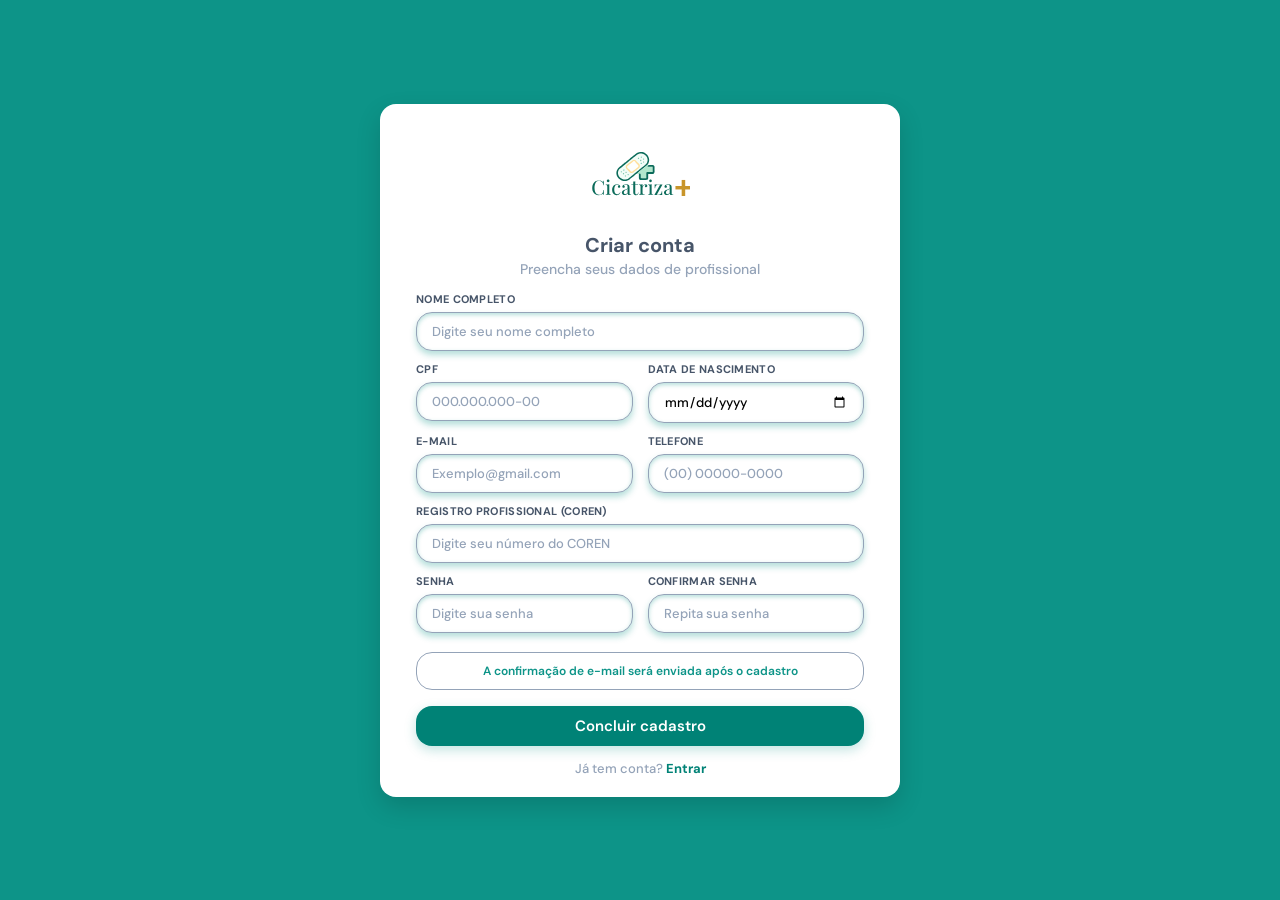
==== commit 24a2d969: "Add files via upload" ====
--- a/cadastro.html
+++ b/cadastro.html
@@ -5,6 +5,7 @@
     <meta name="viewport" content="width=device-width, initial-scale=1.0">
     <title>Cicatriza+ - Criar Conta</title>
     <link rel="stylesheet" href="style.css">
+    <link rel="stylesheet" href="mobile.css">
     
     <link rel="preconnect" href="https://googleapis.com">
     <link rel="preconnect" href="https://gstatic.com" crossorigin>
--- a/style.css
+++ b/style.css
@@ -24,6 +24,10 @@
     --white:#ffffff; /* Cor branca para fundos e textos claros */
     --text:#ffffff; /* Cor do texto para a página, definida como branca para contraste com o fundo escuro */
     --text:#0D9488;/* Cor do texto para a página, definida como verde escuro para contraste com o fundo claro */
+}
+
+html.pagina-landing-page .contato-info > p {
+    white-space: nowrap;
 }
 
 html.pagina-landing-page .container-navbar{
@@ -141,6 +145,14 @@
     text-align:center; /* Centraliza o texto dentro dos cards para um layout mais equilibrado */
 }
 
+ html.pagina-landing-page .card p{
+    color: #445569;
+     font-weight:700; /* Define a espessura da fonte do título principal como negrito para maior impacto visual */
+    
+
+   
+}
+
 html.pagina-landing-page .card img{
     width:100%; /* Define a largura da imagem do card para ocupar toda a largura disponível dentro do card para um visual mais impactante */
     height:250px; /* Define a altura da imagem do card para 250px para manter uma proporção consistente entre os cards */
@@ -653,6 +665,32 @@
     color: #94a3b8; /* Define a cor do texto do rodapé do formulário de login como cinza claro para contraste com o fundo branco do container de login, criando um visual mais suave e profissional */
     font-size: 11px; /* Define o tamanho da fonte do texto do rodapé do formulário de login para 11px para um visual mais discreto e profissional, garantindo que seja legível sem competir com outros elementos do formulário de login */
     font-weight: 500; /* Define a espessura da fonte do texto do rodapé do formulário de login como média para um visual mais suave e profissional, garantindo que seja legível sem competir com outros elementos do formulário de login */
+}
+
+html.pagina-login .btn-voltar {
+    position: fixed;
+    top: 20px;
+    left: 20px;
+    display: flex;
+    align-items: center;
+    gap: 8px;
+    text-decoration: none;
+    color: #ffffff;
+    font-size: 14px;
+    font-weight: 600;
+    font-family: 'DM Sans', 'Inter', sans-serif;
+    background: rgba(255, 255, 255, 0.15);
+    backdrop-filter: blur(8px);
+    border: 1px solid rgba(255, 255, 255, 0.3);
+    padding: 8px 16px;
+    border-radius: 10px;
+    transition: background 0.2s, transform 0.2s;
+    z-index: 100;
+}
+
+html.pagina-login .btn-voltar:hover {
+    background: rgba(255, 255, 255, 0.25);
+    transform: translateX(-3px);
 }
 
 
@@ -983,7 +1021,7 @@
 html.pagina-inicial .stats{
     display:grid;
     grid-template-columns:repeat(3, 1fr);
-    gap:80px;
+    gap:40px;  
     margin:50px 0;  
 }
 
@@ -3516,6 +3554,15 @@
     margin-bottom:12px;
 }
 
+/* Desktop: sidebar sticky on desktop, mobile off-canvas in mobile.css */
+html[class*="pagina-"] .barra-lateral {
+    position: sticky;
+    top: 0;
+    height: 100vh;
+    overflow-y: auto;
+}
+
+
 html.pagina-formulario-paciente .photo-box span{
     font-family:'DM Sans','Inter',sans-serif;
     font-size:13px;
@@ -3691,3 +3738,25 @@
     height: 40px;
     opacity: 0.3;
 }
+
+@media (max-width: 768px) {
+    html.pagina-inicial .actions {
+        grid-template-columns: 1fr;
+        gap: 20px;
+    }
+
+    html.pagina-inicial .action-card {
+        gap: 15px;
+        padding: 20px;
+    }
+
+    html.pagina-inicial .action-card > img {
+        width: 45px;
+    }
+}
+.stat-icon {
+    opacity: 1 !important;
+    filter: none !important;
+    width: 32px;
+    height: 32px;
+}
--- a/mobile.css
+++ b/mobile.css
@@ -0,0 +1,809 @@
+* {
+    max-width: 100%;
+}
+
+
+.hamburger {
+    display: none;
+    position: fixed;
+    top: 14px;
+    left: 14px;
+    z-index: 1100;
+    background: #008276;
+    border: none;
+    border-radius: 10px;
+    width: 44px;
+    height: 44px;
+    cursor: pointer;
+    flex-direction: column;
+    align-items: center;
+    justify-content: center;
+    gap: 5px;
+    box-shadow: 0 2px 8px rgba(0,0,0,.18);
+}
+
+.hamburger span {
+    display: block;
+    width: 22px;
+    height: 2px;
+    background: #fff;
+    border-radius: 2px;
+    transition: .25s;
+}
+
+.sidebar-overlay {
+    display: none;
+    position: fixed;
+    inset: 0;
+    background: rgba(0,0,0,.45);
+    z-index: 900;
+}
+
+@media (max-width: 430px) {
+
+    html, body {
+        overflow-x: hidden;
+    }
+
+   
+    .hamburger {
+        display: flex;
+    }
+
+    .sidebar-overlay.active {
+        display: block;
+    }
+
+  
+    html.pagina-inicial .layout,
+    html.pagina-cadastro-paciente .layout,
+    html.pagina-painel-paciente .layout,
+    html.pagina-configuracoes .layout,
+    html.pagina-relatorio-paciente .layout,
+    html.pagina-formulario-avaliacao .layout,
+    html.pagina-formulario-paciente .layout {
+        grid-template-columns: 1fr;
+        width: 100%;
+    }
+
+    
+    html.pagina-inicial .barra-lateral,
+    html.pagina-cadastro-paciente .barra-lateral,
+    html.pagina-painel-paciente .barra-lateral,
+    html.pagina-configuracoes .barra-lateral,
+    html.pagina-relatorio-paciente .barra-lateral,
+    html.pagina-formulario-avaliacao .barra-lateral,
+    html.pagina-formulario-paciente .barra-lateral {
+        position: fixed;
+        top: 0;
+        left: -260px;
+        width: 260px;
+        height: 100vh;
+        z-index: 1000;
+        overflow-y: auto;
+        transition: left .28s cubic-bezier(.4,0,.2,1);
+        box-shadow: 4px 0 20px rgba(0,0,0,.15);
+    }
+
+    html.pagina-inicial .barra-lateral.open,
+    html.pagina-cadastro-paciente .barra-lateral.open,
+    html.pagina-painel-paciente .barra-lateral.open,
+    html.pagina-configuracoes .barra-lateral.open,
+    html.pagina-relatorio-paciente .barra-lateral.open,
+    html.pagina-formulario-avaliacao .barra-lateral.open,
+    html.pagina-formulario-paciente .barra-lateral.open {
+        left: 0;
+    }
+
+
+    html.pagina-inicial .content,
+    html.pagina-cadastro-paciente .content,
+    html.pagina-painel-paciente .content,
+    html.pagina-configuracoes .content,
+    html.pagina-relatorio-paciente .content,
+    html.pagina-formulario-avaliacao .content,
+    html.pagina-formulario-paciente .content {
+        padding-top: 70px !important;
+    }
+
+    
+    .logo-box {
+        margin: 16px auto !important;
+    }
+
+    .img-logo {
+        width: 120px !important;
+        height: auto !important;
+    }
+
+
+    /*landing-page*/
+
+    html.pagina-landing-page .container-navbar {
+        flex-direction: column;
+        align-items: center;
+        padding: 16px;
+        gap: 14px;
+    }
+
+    html.pagina-landing-page img {
+        width: 120px;
+    }
+
+    html.pagina-landing-page nav ul {
+        justify-content: center;
+        gap: 10px;
+    }
+
+    html.pagina-landing-page nav li {
+        min-width: 100px;
+    }
+
+    html.pagina-landing-page nav a {
+        font-size: 13px;
+    }
+
+    html.pagina-landing-page .container-main {
+        flex-direction: column;
+        height: auto;
+        padding: 0;
+        position: relative;
+        overflow: hidden;
+    }
+
+    html.pagina-landing-page .img-landing {
+        flex: 0 0 100%;
+        max-height: 300px;
+        object-fit: contain;
+        object-position: bottom;
+        display: block;
+        position: relative;
+        z-index: 1;
+        filter: drop-shadow(0 8px 32px rgba(0,0,0,0.2));
+    }
+
+    /* bolha atrás da enfermeira */
+    html.pagina-landing-page .container-main::before {
+        content: "";
+        position: absolute;
+        top: -30px;
+        left: 50%;
+        transform: translateX(-50%);
+        width: 320px;
+        height: 320px;
+        border-radius: 50%;
+        background: radial-gradient(circle, rgba(255,255,255,0.55) 0%, rgba(255,255,255,0.25) 50%, transparent 75%);
+        z-index: 0;
+        pointer-events: none;
+    }
+
+    html.pagina-landing-page .container-main-text {
+        flex: 0 0 100%;
+        padding: 30px 20px;
+    }
+
+    html.pagina-landing-page main h1 {
+        font-size: 28px;
+        margin: 16px 0;
+    }
+
+    html.pagina-landing-page main p {
+        font-size: 15px;
+    }
+
+    html.pagina-landing-page .funcionalidades {
+        padding: 40px 0;
+    }
+
+    html.pagina-landing-page .funcionalidades h2 {
+        font-size: 26px;
+        margin-bottom: 30px;
+        padding: 0 16px;
+    }
+
+    html.pagina-landing-page .cards {
+        grid-template-columns: 1fr;
+        gap: 20px;
+        padding: 0 16px;
+    }
+
+    html.pagina-landing-page .card {
+        padding: 20px;
+    }
+
+    html.pagina-landing-page .card img {
+        height: 180px;
+    }
+
+    html.pagina-landing-page .card h3 {
+        font-size: 18px;
+    }
+
+
+/* (desktop sidebar rules removed to avoid overriding `style.css` sticky rules)
+   Mobile-specific behaviour (max-width:430px) remains intact above. */
+
+    html.pagina-landing-page .contato {
+        padding: 30px 16px;
+    }
+
+    html.pagina-landing-page .conteudo {
+        align-items: center;
+        flex-direction: column;
+        gap: 24px;
+        padding-right: 0;
+    }
+
+    html.pagina-landing-page .contato-info {
+        width: 100%;
+        text-align: justify;
+    }
+
+    html.pagina-landing-page .contato-info h2 {
+        font-size: 26px;
+    }
+
+    html.pagina-landing-page .contato-info > p {
+        font-size: 14px;
+        margin-bottom: 24px;
+    }
+
+    html.pagina-landing-page .contato-form {
+        width: 100%;
+        max-width: 400px;
+        margin: 0 auto;
+        padding: 24px 16px;
+    }
+
+    html.pagina-landing-page .contato-form h2 {
+        font-size: 26px;
+        margin-bottom: 20px;
+    }
+
+    html.pagina-landing-page .row {
+        flex-direction: column;
+    }
+
+    html.pagina-landing-page .field {
+        margin-bottom: 14px;
+    }
+
+    html.pagina-landing-page footer {
+        font-size: 12px;
+        padding: 18px;
+    }
+
+
+   
+
+    html.pagina-login body,
+    body.pagina-login {
+        padding: 20px 16px;
+        padding-top: 40px;
+        align-items: center;
+        justify-content: center;
+        min-height: 100vh;
+        background-color: #0d9488;
+    }
+
+    html.pagina-login .login-container,
+    body.pagina-login .login-container {
+        padding: 40px 20px;
+        border-radius: 16px;
+        width: 100%;
+        max-width: 360px;
+        background: #fff;
+        box-shadow: 0 10px 25px rgba(0,0,0,.15);
+        text-align: center;
+    }
+
+    html.pagina-login img,
+    body.pagina-login img {
+        width: 80px;
+        height: 80px;
+    }
+
+    html.pagina-login .subtitle,
+    body.pagina-login .subtitle {
+        font-size: 13px;
+    }
+
+    html.pagina-login .btn,
+    body.pagina-login .btn {
+        font-size: 14px;
+        padding: 12px;
+    }
+
+    html.pagina-login .input-group,
+    body.pagina-login .input-group {
+        margin-bottom: 14px;
+        text-align: left;
+    }
+
+    html.pagina-login .input-group input,
+    body.pagina-login .input-group input {
+        width: 100%;
+        font-size: 15px;
+    }
+
+
+    /*/cadastro*/
+
+    html.pagina-cadastro body {
+        padding: 20px 16px;
+        align-items: flex-start;
+        padding-top: 40px;
+    }
+
+    html.pagina-cadastro .register-container {
+        padding: 24px 16px;
+    }
+
+    html.pagina-cadastro .form-row {
+        grid-template-columns: 1fr;
+    }
+
+    html.pagina-cadastro .user-icon-badge .logo-img {
+        width: 80px;
+        height: 80px;
+    }
+
+    html.pagina-cadastro .register-header h2 {
+        font-size: 17px;
+    }
+
+    html.pagina-cadastro .btn-submit {
+        font-size: 14px;
+    }
+
+
+      /*/pagina inicial*/
+
+    html.pagina-inicial .content {
+        padding: 70px 16px 30px !important;
+    }
+
+    html.pagina-inicial .welcome h1 {
+        font-size: 22px;
+    }
+
+    html.pagina-inicial .welcome p {
+        font-size: 15px;
+    }
+
+    html.pagina-inicial .stats {
+        grid-template-columns: 1fr;
+        gap: 16px;
+        margin: 24px 0;
+    }
+
+    html.pagina-inicial .stat-card {
+        padding: 20px;
+    }
+
+    html.pagina-inicial .stat-card strong {
+        font-size: 24px;
+    }
+
+    html.pagina-inicial .actions {
+        grid-template-columns: 1fr;
+        gap: 16px;
+        margin-bottom: 30px;
+    }
+
+    html.pagina-inicial .action-card {
+        gap: 14px;
+        padding: 18px;
+    }
+
+    html.pagina-inicial .action-card > img {
+        width: 44px;
+    }
+
+    html.pagina-inicial .action-card h2 {
+        font-size: 16px;
+    }
+
+    html.pagina-inicial .activity h2 {
+        font-size: 20px;
+        margin-bottom: 16px;
+    }
+
+    html.pagina-inicial .activity-card {
+        gap: 12px;
+        padding: 14px;
+        flex-wrap: wrap;
+    }
+
+
+      /*/cadastro paciente */
+
+    html.pagina-cadastro-paciente .content {
+        padding: 70px 16px 30px !important;
+    }
+
+    html.pagina-cadastro-paciente .action-card {
+        width: 100%;
+        margin: 0 0 20px 0;
+        padding: 14px 16px;
+        gap: 14px;
+    }
+
+    html.pagina-cadastro-paciente .action-card > img {
+        width: 44px;
+    }
+
+    html.pagina-cadastro-paciente .action-card h1 {
+        font-size: 17px;
+    }
+
+    html.pagina-cadastro-paciente .patient-form {
+        margin: 0;
+        gap: 16px;
+    }
+
+    html.pagina-cadastro-paciente .patient-form > div {
+        grid-template-columns: 1fr;
+        gap: 12px;
+    }
+
+    html.pagina-cadastro-paciente .field.full,
+    html.pagina-cadastro-paciente .field.double {
+        grid-column: auto;
+    }
+
+    html.pagina-cadastro-paciente .field input,
+    html.pagina-cadastro-paciente .field select {
+        font-size: 15px;
+        height: 46px;
+    }
+
+    html.pagina-cadastro-paciente .form-footer {
+        margin: 20px 0;
+        flex-direction: column;
+        gap: 20px;
+        align-items: center;
+    }
+
+    html.pagina-cadastro-paciente .btn-next {
+        font-size: 17px;
+        padding: 14px 24px;
+    }
+
+    html.pagina-cadastro-paciente .step-line {
+        width: 200px;
+    }
+
+
+    /*/painel paciente */
+
+    html.pagina-painel-paciente .content {
+        padding: 70px 16px 30px !important;
+    }
+
+    html.pagina-painel-paciente .search-area h1 {
+        font-size: 22px;
+        margin: 0 0 12px 0;
+    }
+
+    html.pagina-painel-paciente .search-box {
+        margin: 0 0 16px 0;
+    }
+
+    html.pagina-painel-paciente .filters {
+        margin: 0 0 16px 0;
+        padding: 16px;
+    }
+
+    html.pagina-painel-paciente .filter-options {
+        flex-direction: column;
+        gap: 14px;
+    }
+
+    html.pagina-painel-paciente .patients-list {
+        margin: 0;
+    }
+
+    html.pagina-painel-paciente .patient-card {
+        flex-wrap: wrap;
+        gap: 12px;
+        padding: 14px;
+    }
+
+    html.pagina-painel-paciente .patient-card a {
+        width: 100%;
+        justify-content: flex-end;
+    }
+
+
+   /*/configuraçoes*/
+
+    html.pagina-configuracoes .content {
+        padding: 70px 16px 30px !important;
+    }
+
+    html.pagina-configuracoes .page-header h1 {
+        font-size: 1.5rem;
+    }
+
+    html.pagina-configuracoes .settings-card {
+        padding: 24px 16px;
+        margin-top: 24px;
+    }
+
+    html.pagina-configuracoes .settings-form {
+        grid-template-columns: 1fr;
+        gap: 14px;
+    }
+
+    html.pagina-configuracoes .field.full {
+        grid-column: auto;
+    }
+
+    html.pagina-configuracoes .btn-save {
+        grid-column: auto;
+        font-size: 1.1rem;
+    }
+
+    html.pagina-configuracoes .settings-card h2 {
+        font-size: 1.4rem;
+    }
+
+
+      /*/relatorio paciente */
+
+    html.pagina-relatorio-paciente .content {
+        padding: 70px 16px 40px !important;
+    }
+
+    html.pagina-relatorio-paciente .page-header h1 {
+        font-size: 1.3rem;
+    }
+
+    html.pagina-relatorio-paciente .report-card {
+        padding: 18px;
+        margin-bottom: 20px;
+    }
+
+    html.pagina-relatorio-paciente .report-form {
+        gap: 14px;
+    }
+
+    html.pagina-relatorio-paciente .history-card {
+        flex-wrap: wrap;
+        gap: 12px;
+        padding: 14px;
+    }
+
+    html.pagina-relatorio-paciente .action {
+        margin-top: 28px;
+    }
+
+    html.pagina-relatorio-paciente .action button,
+    html.pagina-relatorio-paciente .btn-save-report {
+        width: 100%;
+        padding: 14px 20px;
+        font-size: 1rem;
+    }
+
+
+    /*/formulario de avaliação*/
+
+    html.pagina-formulario-avaliacao .content {
+        padding: 70px 16px 30px !important;
+    }
+
+    html.pagina-formulario-avaliacao .header-card {
+        flex-wrap: wrap;
+        gap: 12px;
+    }
+
+    html.pagina-formulario-avaliacao .header-card > img {
+        width: 44px;
+    }
+
+    html.pagina-formulario-avaliacao .header-info h1 {
+        font-size: 22px;
+    }
+
+    html.pagina-formulario-avaliacao .form-section {
+        padding: 18px;
+        margin-bottom: 14px;
+    }
+
+    html.pagina-formulario-avaliacao .form-section h2 {
+        font-size: 14px;
+        margin-bottom: 16px;
+    }
+
+    html.pagina-formulario-avaliacao .form-grid,
+    html.pagina-formulario-avaliacao .measure-grid,
+    html.pagina-formulario-avaliacao .evolution-grid {
+        grid-template-columns: 1fr;
+        gap: 12px;
+    }
+
+    html.pagina-formulario-avaliacao .form-footer {
+        flex-direction: column;
+        align-items: center;
+        gap: 20px;
+        margin-top: 24px;
+    }
+
+    html.pagina-formulario-avaliacao .btn-next {
+        width: 100%;
+        justify-content: center;
+        font-size: 16px;
+        padding: 14px 20px;
+    }
+
+    html.pagina-formulario-avaliacao input,
+    html.pagina-formulario-avaliacao select {
+        height: 46px;
+        font-size: 15px;
+    }
+
+
+      /*/formulario paciente*/
+
+    html.pagina-formulario-paciente .content {
+        padding: 70px 16px 30px !important;
+    }
+
+    html.pagina-formulario-paciente .header-card {
+        flex-wrap: wrap;
+        gap: 12px;
+        padding: 12px 14px;
+        margin-bottom: 16px;
+    }
+
+    html.pagina-formulario-paciente .header-card > img {
+        width: 36px;
+    }
+
+    html.pagina-formulario-paciente .header-info h1 {
+        font-size: 20px;
+    }
+
+    html.pagina-formulario-paciente .form-card {
+        padding: 18px;
+        margin-bottom: 16px;
+    }
+
+    html.pagina-formulario-paciente .form-card h2 {
+        font-size: 16px;
+        margin-bottom: 18px;
+    }
+
+    html.pagina-formulario-paciente .form-card h3 {
+        font-size: 13px;
+        margin: 18px 0 12px;
+    }
+
+    html.pagina-formulario-paciente .checkbox-grid,
+    html.pagina-formulario-paciente .etiologia-grid,
+    html.pagina-formulario-paciente .medicamentos-grid {
+        grid-template-columns: 1fr;
+        gap: 12px;
+    }
+
+    html.pagina-formulario-paciente .exam-grid {
+        grid-template-columns: 1fr;
+        gap: 12px;
+    }
+
+    html.pagina-formulario-paciente .exam-grid.mensuracao-ferida {
+        grid-template-columns: 1fr;
+    }
+
+    html.pagina-formulario-paciente .lifestyle {
+        grid-template-columns: 1fr;
+        gap: 12px;
+    }
+
+    html.pagina-formulario-paciente .higiene-grid .left-column,
+    html.pagina-formulario-paciente .higiene-grid .right-column {
+        grid-template-columns: 1fr;
+        gap: 12px;
+    }
+
+    html.pagina-formulario-paciente .nutricao-exam-fields {
+        grid-template-columns: 1fr;
+        gap: 12px;
+    }
+
+    html.pagina-formulario-paciente .nutricao-exam-fields .field:nth-child(1),
+    html.pagina-formulario-paciente .nutricao-exam-fields .field:nth-child(2) {
+        grid-column: auto;
+    }
+
+    html.pagina-formulario-paciente .exam-fields {
+        flex-direction: column;
+        gap: 12px;
+    }
+
+    html.pagina-formulario-paciente .field {
+        flex-direction: column;
+        align-items: flex-start;
+    }
+
+    html.pagina-formulario-paciente .field input {
+        width: 100%;
+        height: 38px;
+    }
+
+    html.pagina-formulario-paciente .field-inline,
+    html.pagina-formulario-paciente .inline-field {
+        flex-direction: column;
+        align-items: flex-start;
+        gap: 8px;
+    }
+
+    html.pagina-formulario-paciente .field-inline input,
+    html.pagina-formulario-paciente .inline-field input {
+        width: 100%;
+    }
+
+    html.pagina-formulario-paciente .checkbox-row {
+        flex-direction: column;
+        gap: 12px;
+    }
+
+    html.pagina-formulario-paciente .input-row {
+        flex-direction: column;
+        align-items: flex-start;
+        gap: 6px;
+    }
+
+    html.pagina-formulario-paciente .input-row input {
+        width: 100%;
+    }
+
+    html.pagina-formulario-paciente .photo-actions {
+        flex-direction: column;
+        align-items: center;
+        gap: 20px;
+    }
+
+    html.pagina-formulario-paciente .photo-box {
+        width: 100%;
+        max-width: 280px;
+        height: 160px;
+    }
+
+    html.pagina-formulario-paciente .photo-box img {
+        width: 60px;
+        height: 60px;
+    }
+
+    html.pagina-formulario-paciente .action-area button {
+        font-size: 17px;
+        height: 48px;
+    }
+
+    html.pagina-formulario-paciente textarea {
+        font-size: 14px;
+        padding: 12px;
+        min-height: 140px;
+    }
+
+    html.pagina-formulario-paciente .opcoes {
+        gap: 12px 20px;
+    }
+
+    html.pagina-formulario-paciente .body-map {
+        padding: 12px;
+    }
+
+} 
+
+/* Desktop: hide mobile controls on very large screens; desktop layout handled in style.css */
+@media (min-width: 1200px) {
+    .hamburger {
+        display: none !important;
+    }
+
+    .sidebar-overlay {
+        display: none !important;
+    }
+}
